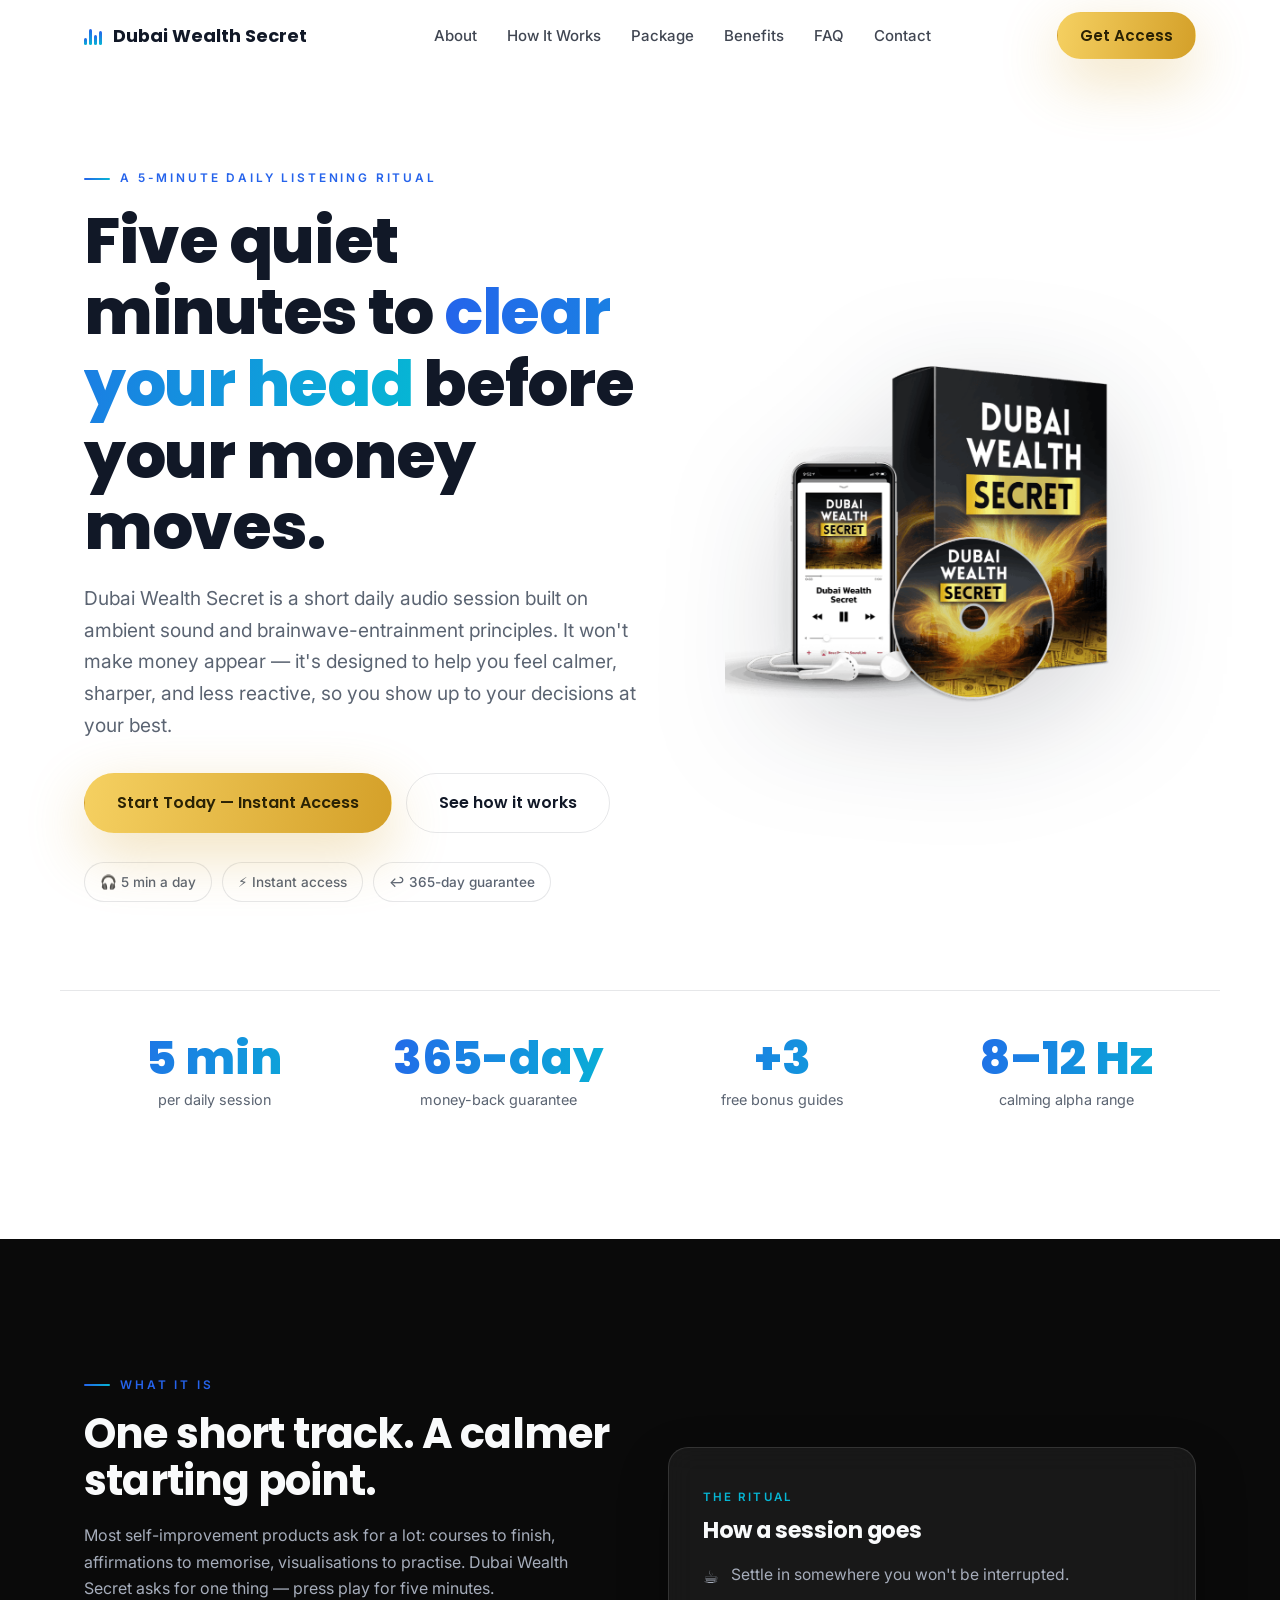
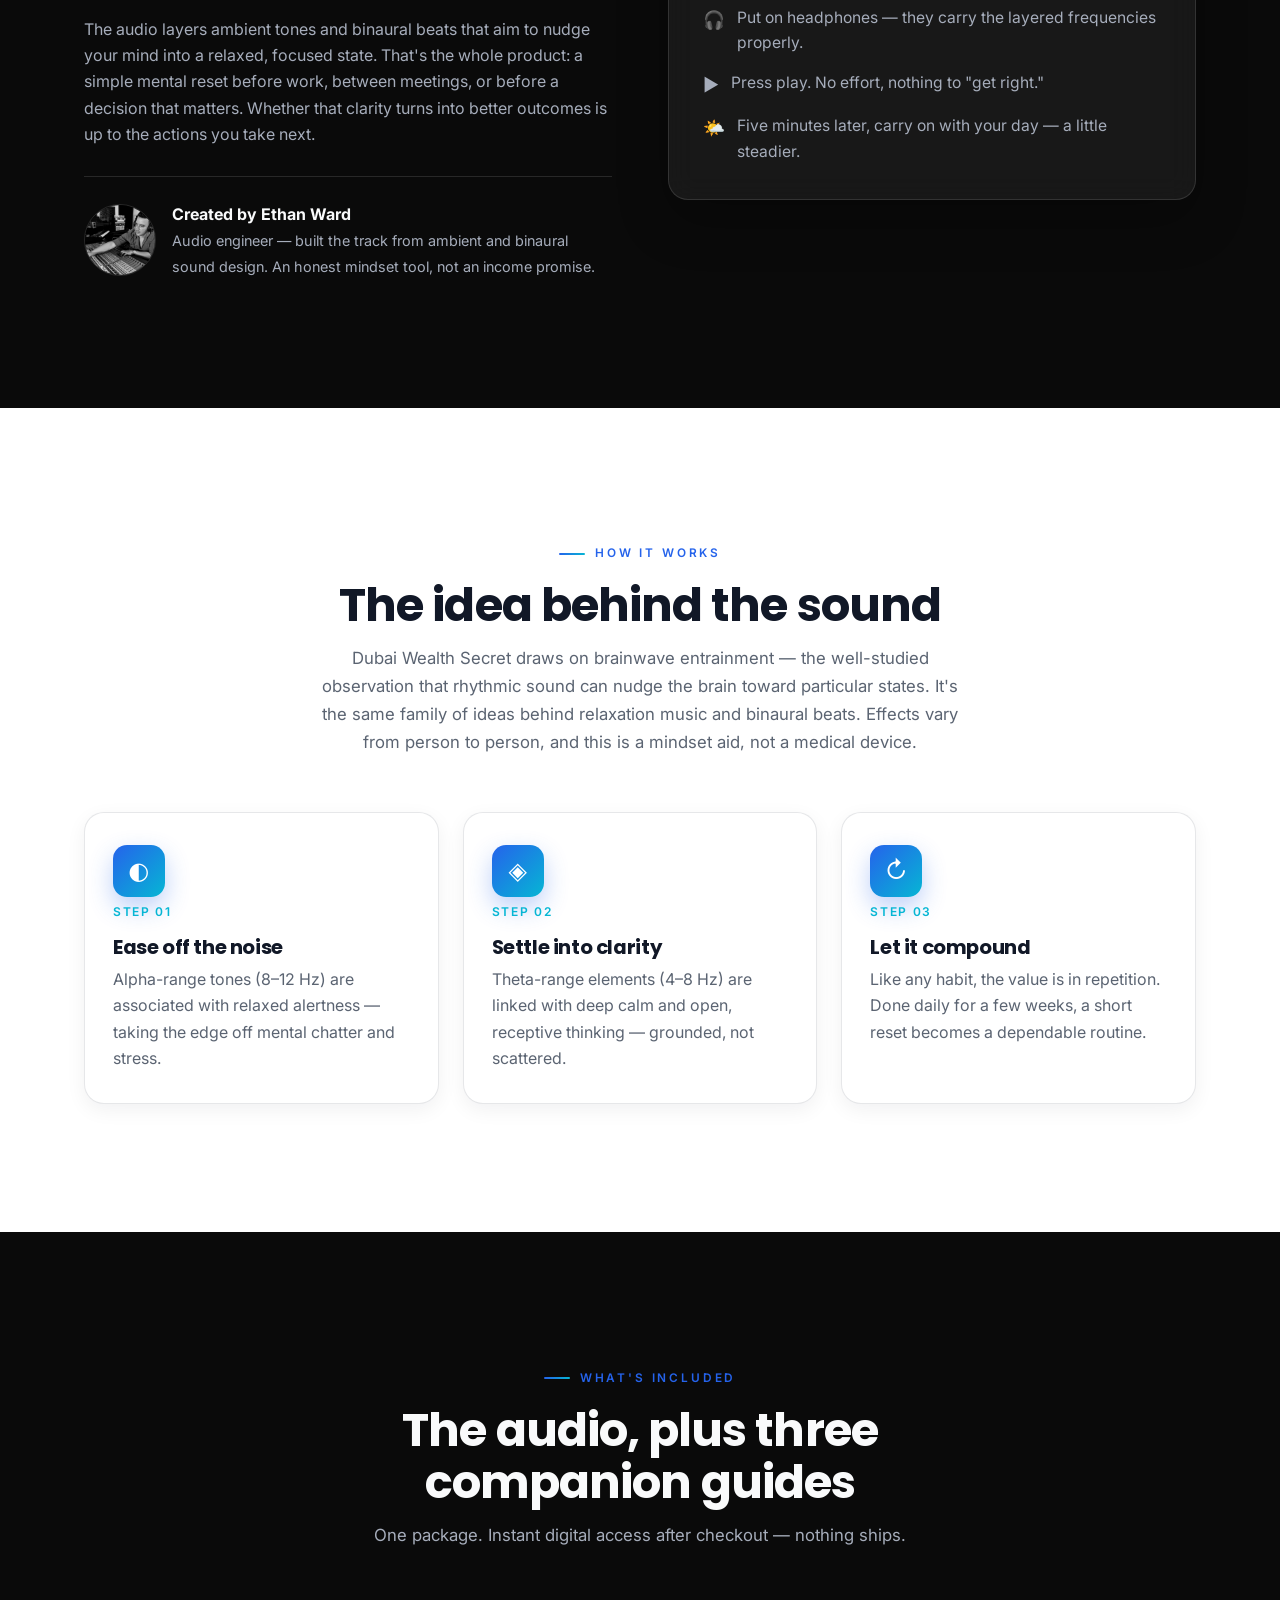
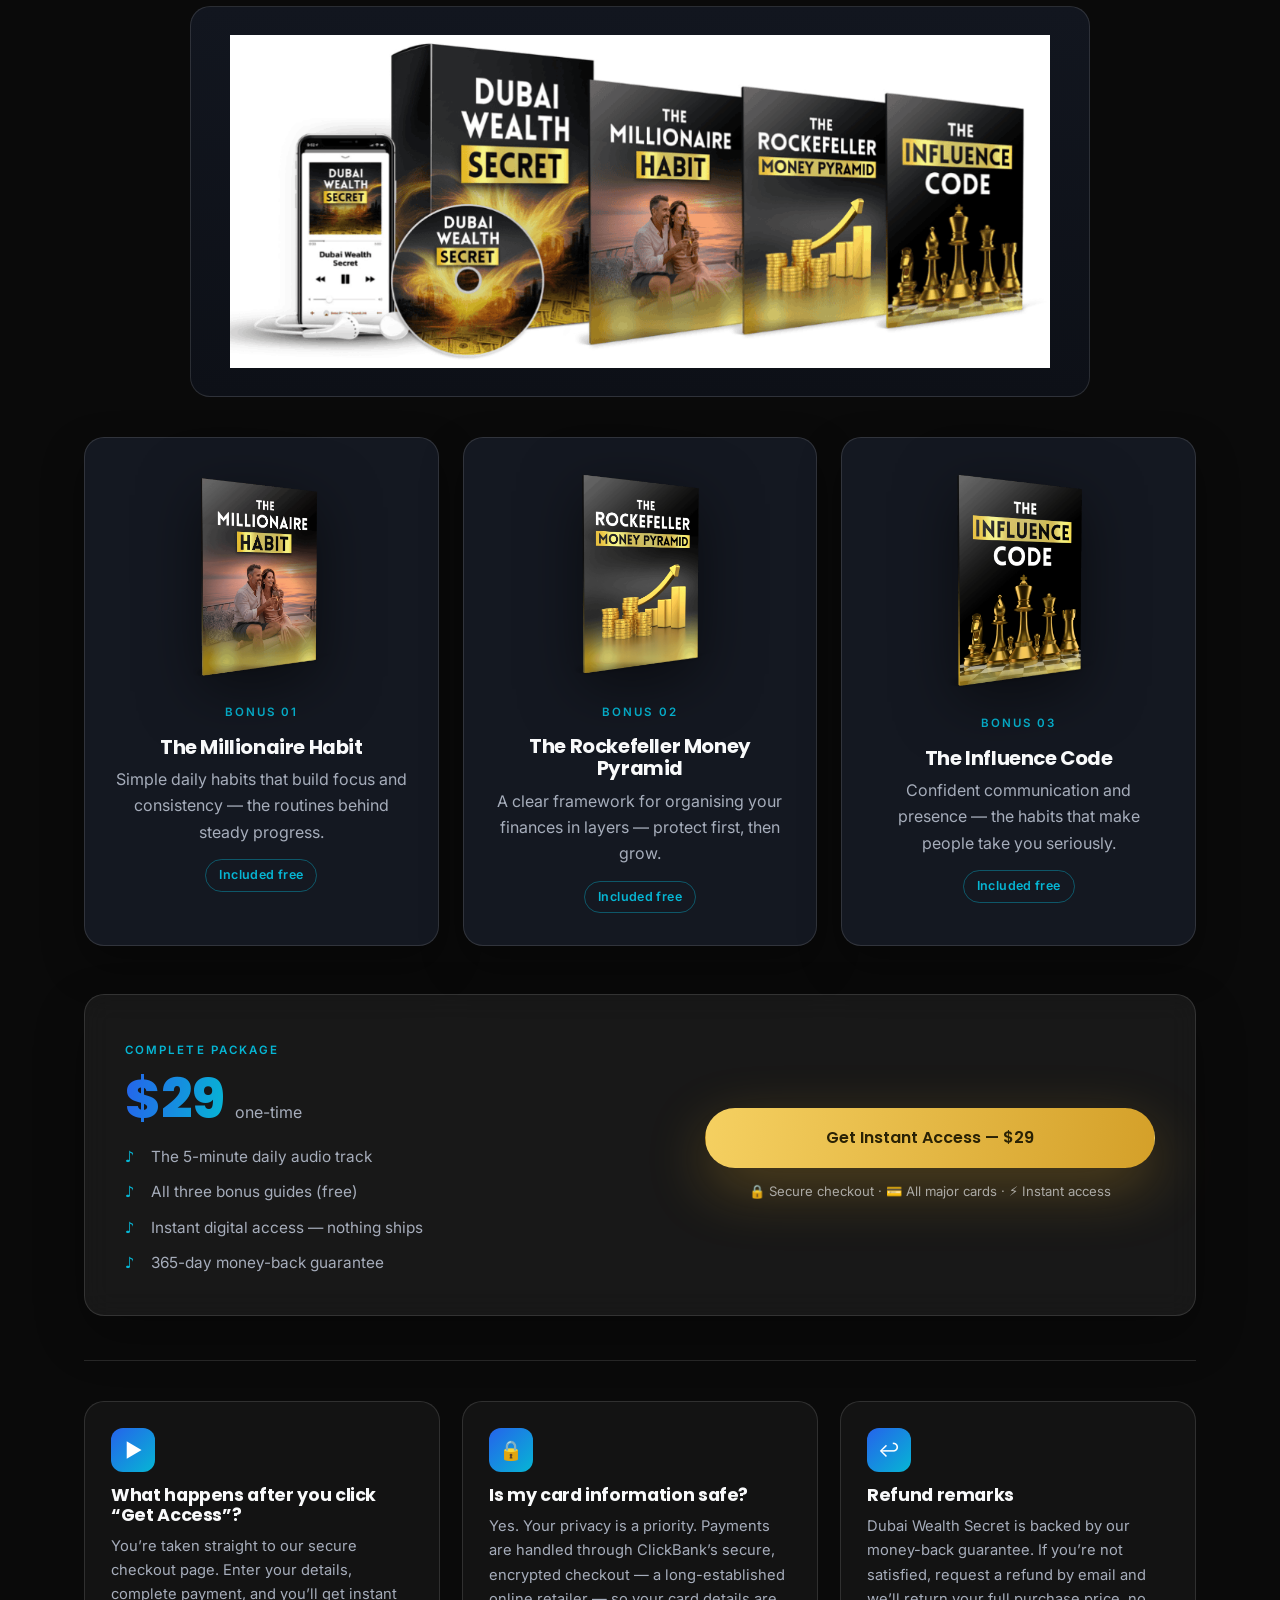
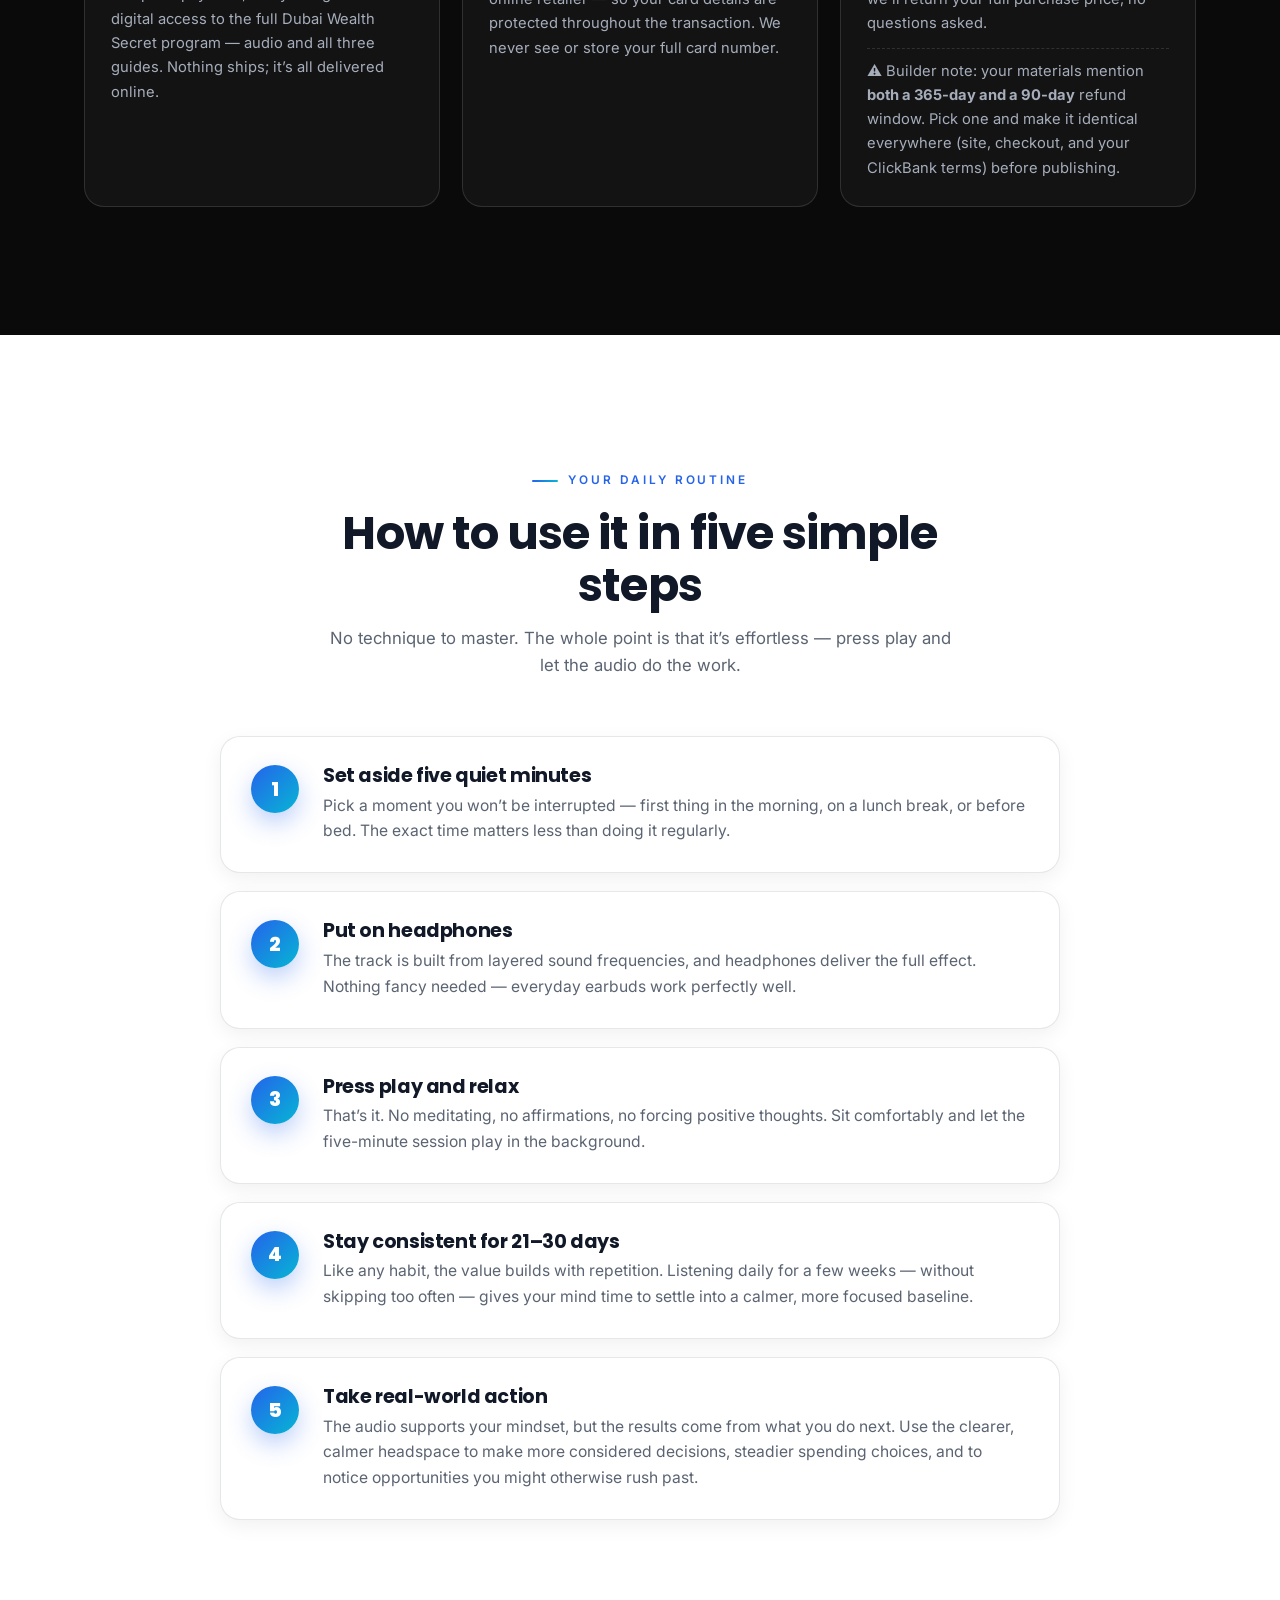
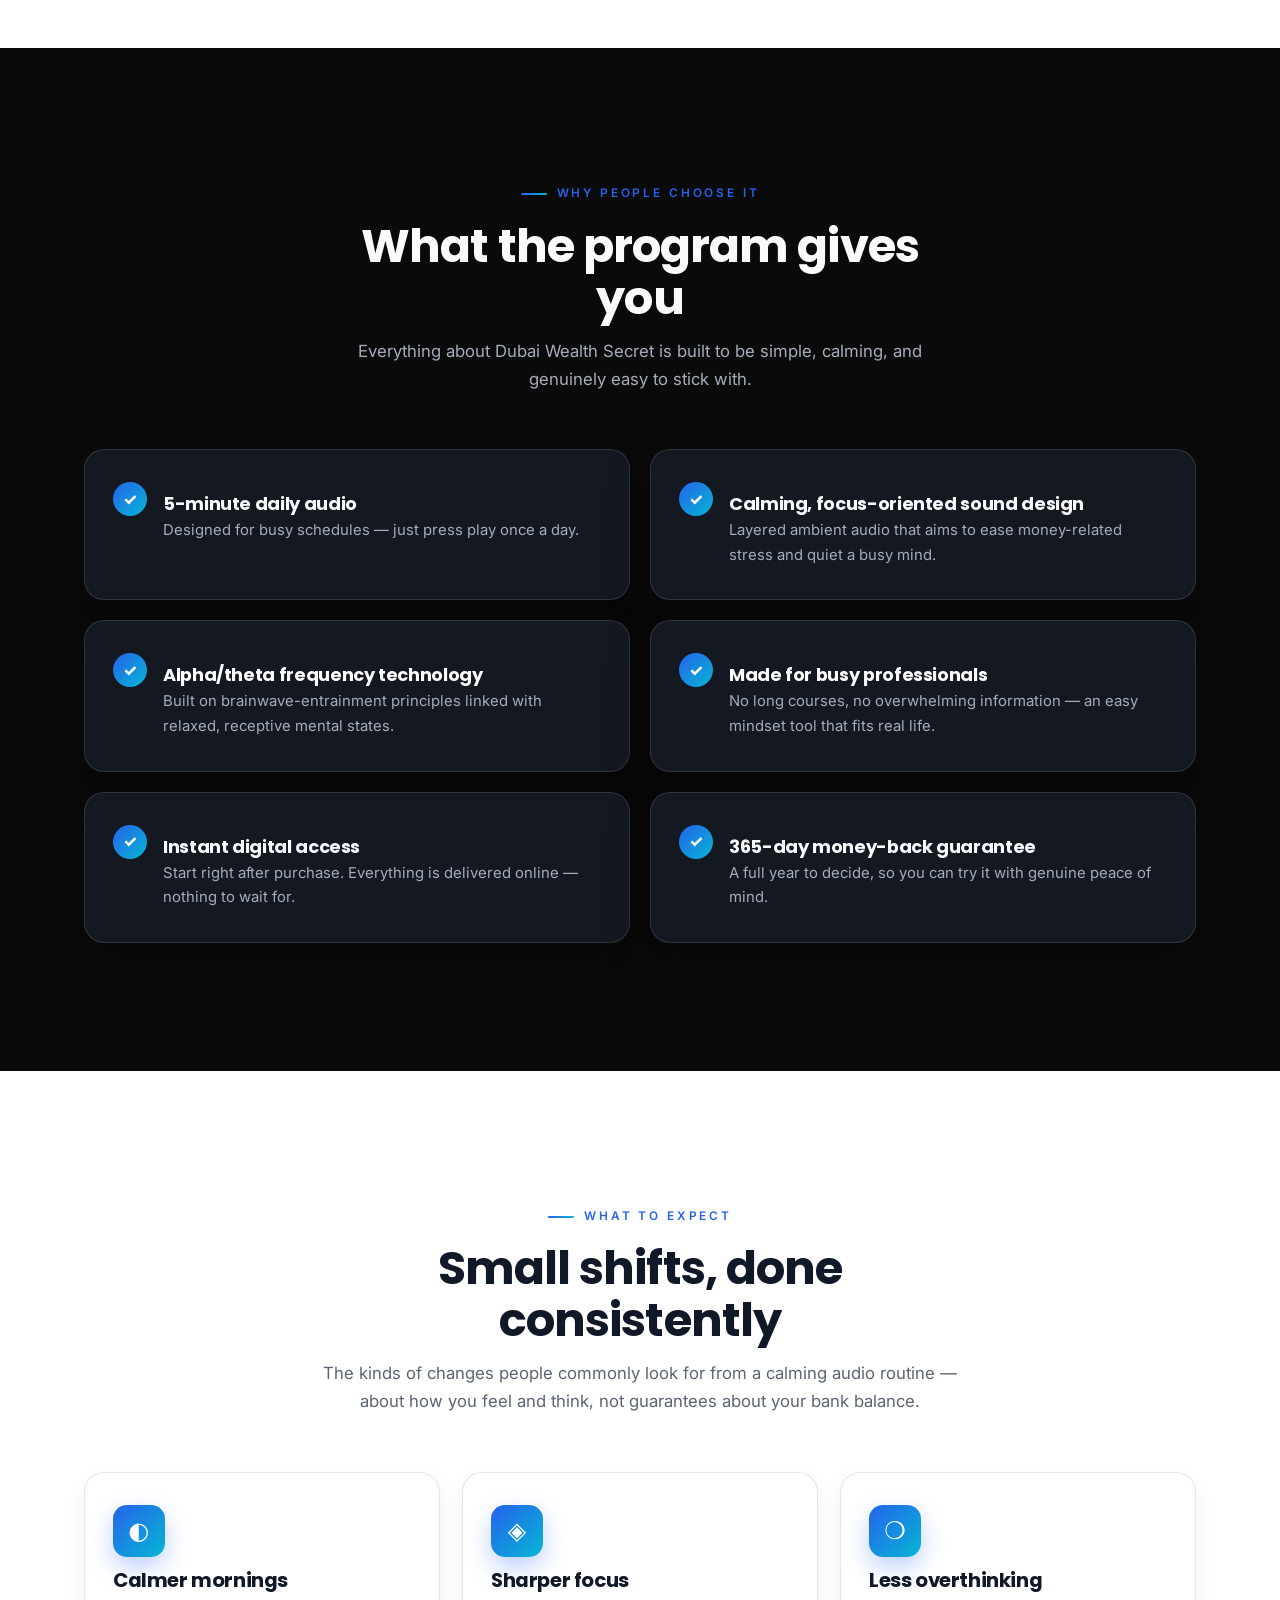
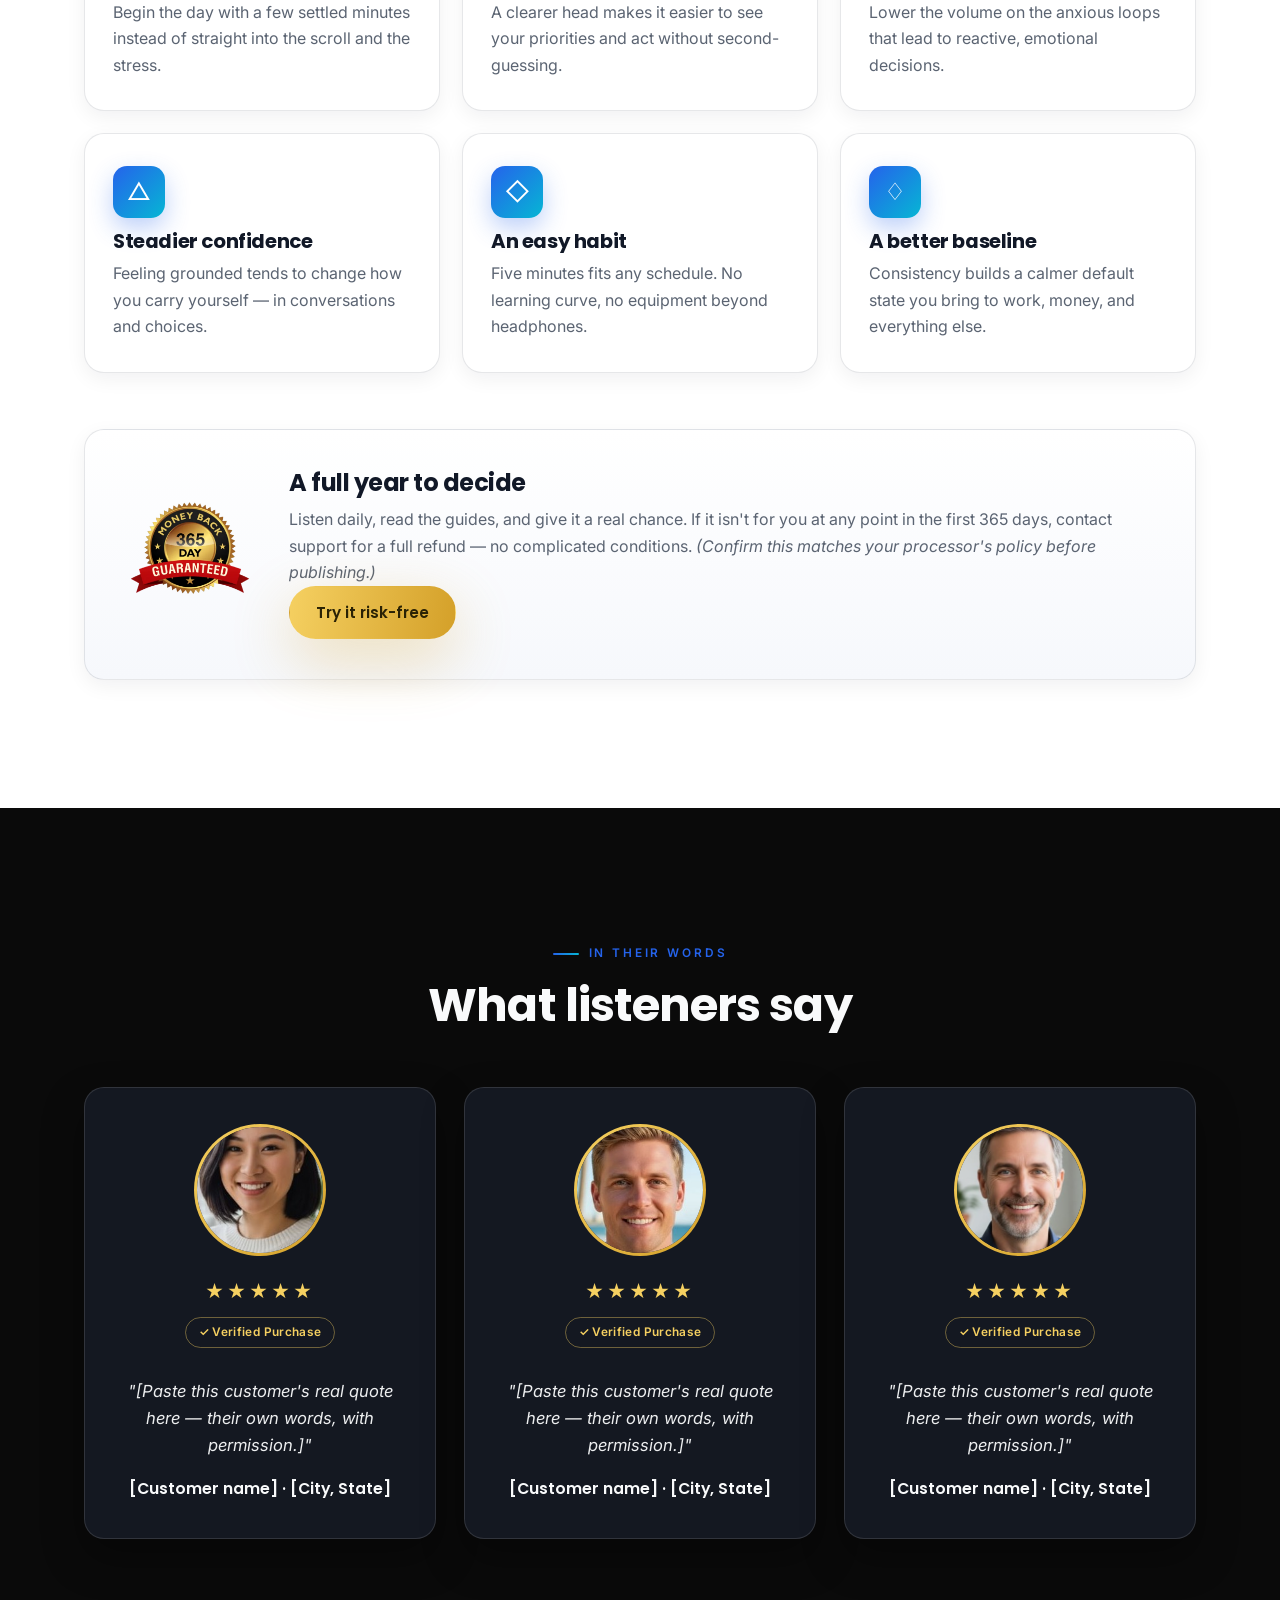
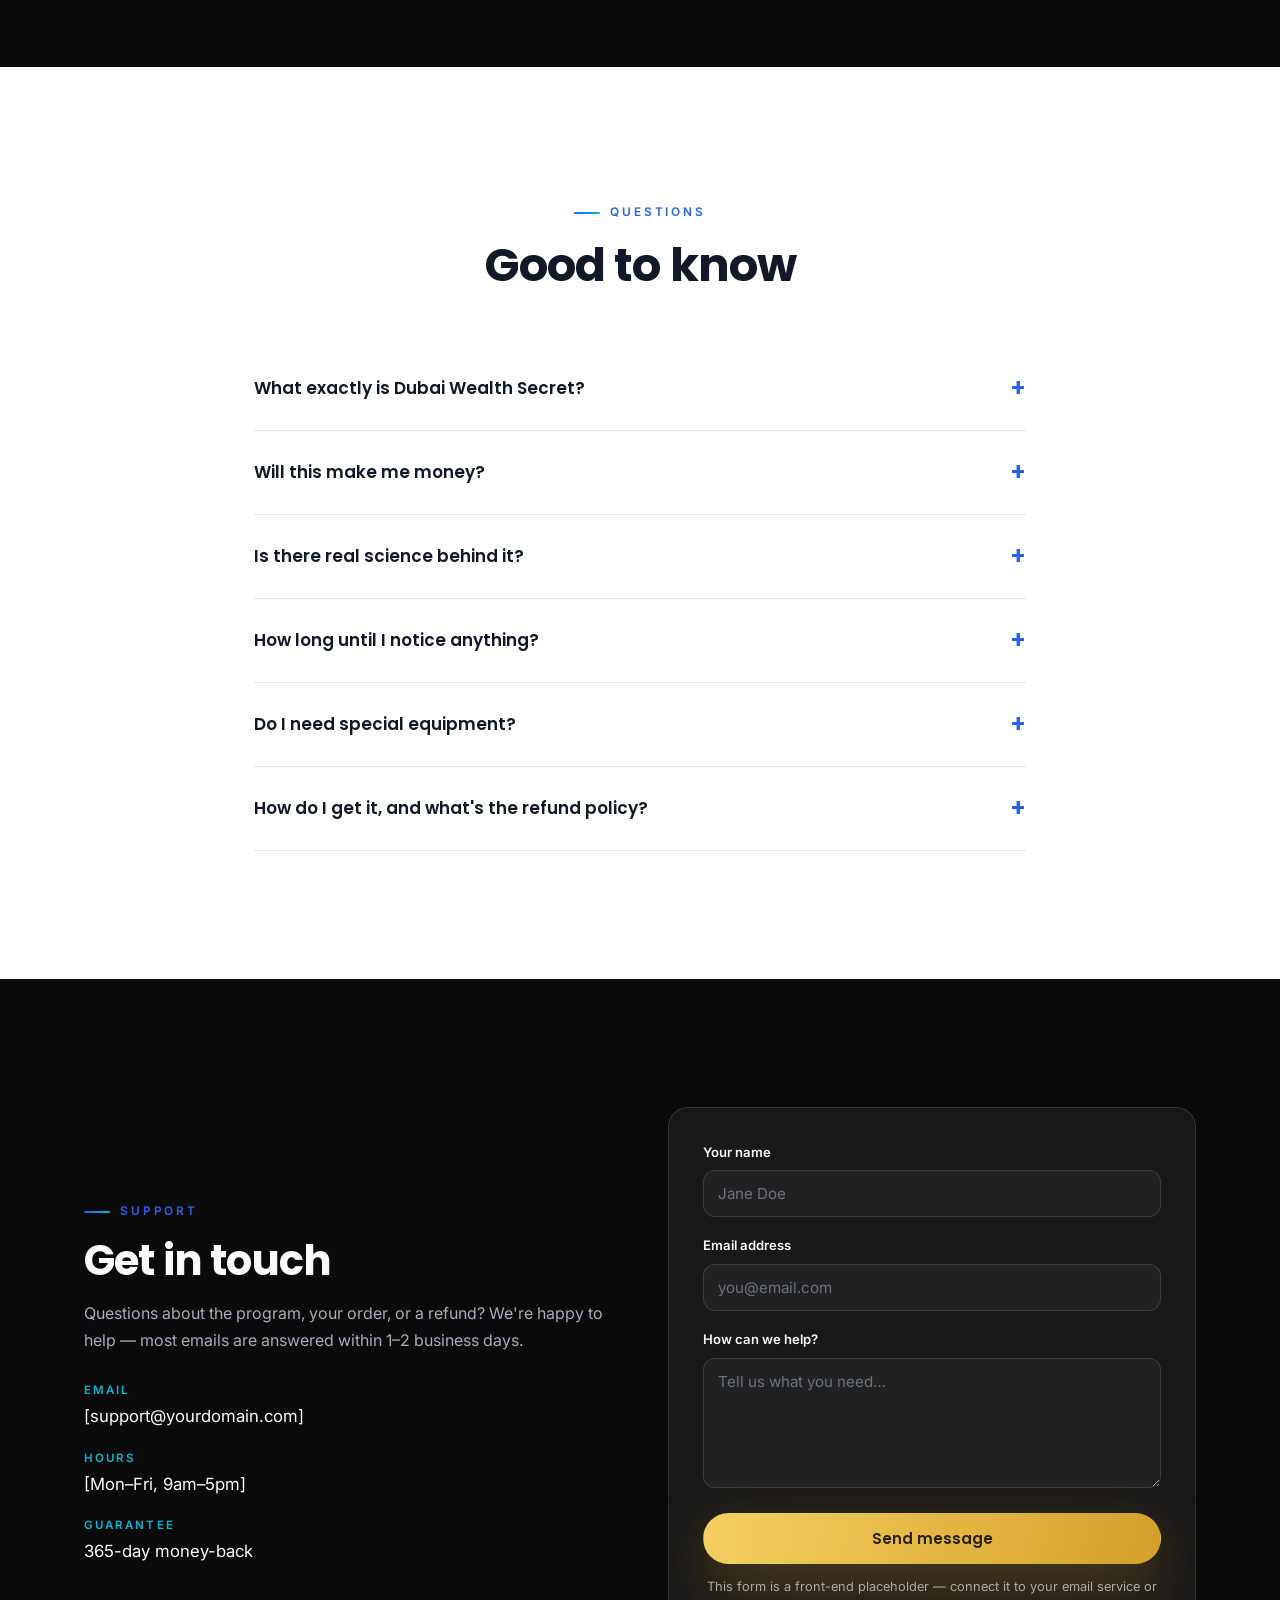
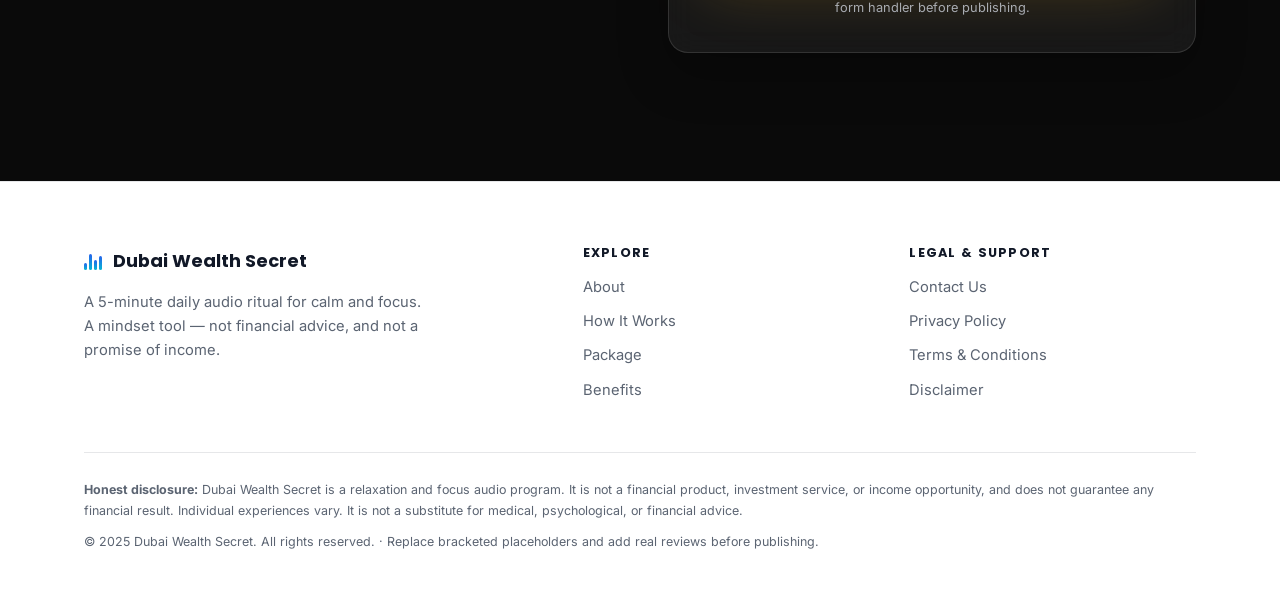
==== index.html @ 159cd48a "Add review images to testimonial cards" ====
﻿<!DOCTYPE html>
<html lang="en">
<head>
  <meta charset="UTF-8" />
  <meta name="viewport" content="width=device-width, initial-scale=1.0" />

  <!-- ===== SEO ===== -->
  <title>Dubai Wealth Secret | A 5-Minute Daily Calm & Focus Audio Ritual</title>
  <meta name="description" content="Dubai Wealth Secret is a 5-minute daily audio ritual built on ambient sound and brainwave-entrainment principles to help you feel calmer, clearer, and more focused. 365-day money-back guarantee." />
  <meta name="theme-color" content="#0A0A0A" />
  <link rel="canonical" href="https://example.com/" />

  <!-- Open Graph -->
  <meta property="og:type" content="website" />
  <meta property="og:title" content="Dubai Wealth Secret — A 5-Minute Daily Calm & Focus Ritual" />
  <meta property="og:description" content="A short daily audio session for calm and focus. Instant digital access. 365-day guarantee." />
  <meta property="og:image" content="assets/dubai-wealth-secret-official.webp" />

  <!-- Fonts -->
  <link rel="preconnect" href="https://fonts.googleapis.com" />
  <link rel="preconnect" href="https://fonts.gstatic.com" crossorigin />
  <link href="https://fonts.googleapis.com/css2?family=Poppins:wght@400;500;600;700;800&family=Inter:wght@400;500;600&display=swap" rel="stylesheet" />

  <link rel="stylesheet" href="style.css" />
</head>
<body>

  <!-- ============================= NAVBAR ============================= -->
  <header class="navbar" id="navbar">
    <div class="container nav-inner">
      <a href="#hero" class="brand" aria-label="Dubai Wealth Secret home">
        <span class="brand-eq" aria-hidden="true"><i></i><i></i><i></i><i></i></span>
        <span class="brand-name">Dubai Wealth Secret</span>
      </a>

      <nav class="nav-links" aria-label="Primary">
        <a href="#about">About</a>
        <a href="#features">How It Works</a>
        <a href="#products">Package</a>
        <a href="#benefits">Benefits</a>
        <a href="#faq">FAQ</a>
        <a href="#contact">Contact</a>
      </nav>

      <a href="https://5fe774woi8dzdq44z6og-j3n2g.hop.clickbank.net" class="btn btn-primary nav-cta">Get Access</a>

      <button class="nav-toggle" id="navToggle" aria-label="Open menu" aria-expanded="false" aria-controls="mobileMenu">
        <span></span><span></span><span></span>
      </button>
    </div>
  </header>

  <!-- Mobile menu -->
  <div class="mobile-menu" id="mobileMenu" aria-hidden="true">
    <button class="mobile-close" id="mobileClose" aria-label="Close menu">&times;</button>
    <nav aria-label="Mobile">
      <a href="#about">About</a>
      <a href="#features">How It Works</a>
      <a href="#products">Package</a>
      <a href="#benefits">Benefits</a>
      <a href="#faq">FAQ</a>
      <a href="#contact">Contact</a>
      <a href="https://5fe774woi8dzdq44z6og-j3n2g.hop.clickbank.net" class="btn btn-primary">Get Access</a>
    </nav>
  </div>

  <main>
    <!-- ==================== 1. HERO (White) ==================== -->
    <section class="section section-light hero" id="hero">
      <div class="container hero-grid">
        <div class="hero-copy reveal">
          <span class="eyebrow">A 5-minute daily listening ritual</span>
          <h1>Five quiet minutes to <span class="grad">clear your head</span> before your money moves.</h1>
          <p class="lead">Dubai Wealth Secret is a short daily audio session built on ambient sound and brainwave-entrainment principles. It won't make money appear — it's designed to help you feel calmer, sharper, and less reactive, so you show up to your decisions at your best.</p>

          <div class="hero-actions">
            <a href="https://5fe774woi8dzdq44z6og-j3n2g.hop.clickbank.net" class="btn btn-primary btn-lg">Start Today — Instant Access</a>
            <a href="#features" class="btn btn-ghost btn-lg">See how it works</a>
          </div>

          <div class="hero-chips">
            <span class="chip">🎧 5 min a day</span>
            <span class="chip">⚡ Instant access</span>
            <span class="chip">↩️ 365-day guarantee</span>
          </div>
        </div>

        <div class="hero-media reveal" data-delay="120">
          <div class="hero-glow" aria-hidden="true"></div>
          <img src="assets/dubai-wealth-secret-official.webp"
               alt="Dubai Wealth Secret audio program box and mobile player"
               width="440" height="360" loading="eager" />
        </div>
      </div>

      <!-- Animated counters -->
      <div class="container counters reveal">
        <div class="counter-item">
          <div class="counter" data-target="5" data-suffix=" min">0</div>
          <p>per daily session</p>
        </div>
        <div class="counter-item">
          <div class="counter" data-target="365" data-suffix="-day">0</div>
          <p>money-back guarantee</p>
        </div>
        <div class="counter-item">
          <div class="counter" data-target="3" data-prefix="+">0</div>
          <p>free bonus guides</p>
        </div>
        <div class="counter-item">
          <div class="counter" data-target="0" data-static="8–12 Hz">0</div>
          <p>calming alpha range</p>
        </div>
      </div>
    </section>

    <!-- ==================== 2. ABOUT (Black) ==================== -->
    <section class="section section-dark" id="about">
      <div class="container split">
        <div class="reveal">
          <span class="eyebrow">What it is</span>
          <h2>One short track. A calmer starting point.</h2>
          <p>Most self-improvement products ask for a lot: courses to finish, affirmations to memorise, visualisations to practise. Dubai Wealth Secret asks for one thing — press play for five minutes.</p>
          <p>The audio layers ambient tones and binaural beats that aim to nudge your mind into a relaxed, focused state. That's the whole product: a simple mental reset before work, between meetings, or before a decision that matters. Whether that clarity turns into better outcomes is up to the actions you take next.</p>

          <div class="about-founder">
            <img src="assets/dubai-wealth-secret-ethan-ward-400x400.webp" alt="Ethan Ward, audio engineer" width="72" height="72" loading="lazy" />
            <div>
              <strong>Created by Ethan Ward</strong>
              <span>Audio engineer — built the track from ambient and binaural sound design. An honest mindset tool, not an income promise.</span>
            </div>
          </div>
        </div>

        <div class="glass-card reveal" data-delay="120">
          <span class="mono-label">THE RITUAL</span>
          <h3>How a session goes</h3>
          <ul class="ritual-list">
            <li><span>☕</span> Settle in somewhere you won't be interrupted.</li>
            <li><span>🎧</span> Put on headphones — they carry the layered frequencies properly.</li>
            <li><span>▶️</span> Press play. No effort, nothing to "get right."</li>
            <li><span>🌤️</span> Five minutes later, carry on with your day — a little steadier.</li>
          </ul>
        </div>
      </div>
    </section>

    <!-- ==================== 3. FEATURES / HOW IT WORKS (White) ==================== -->
    <section class="section section-light" id="features">
      <div class="container">
        <div class="section-head reveal">
          <span class="eyebrow">How it works</span>
          <h2>The idea behind the sound</h2>
          <p>Dubai Wealth Secret draws on brainwave entrainment — the well-studied observation that rhythmic sound can nudge the brain toward particular states. It's the same family of ideas behind relaxation music and binaural beats. Effects vary from person to person, and this is a mindset aid, not a medical device.</p>
        </div>

        <div class="cards-3">
          <article class="card reveal">
            <div class="card-icon">◐</div>
            <span class="step-no">Step 01</span>
            <h3>Ease off the noise</h3>
            <p>Alpha-range tones (8–12 Hz) are associated with relaxed alertness — taking the edge off mental chatter and stress.</p>
          </article>
          <article class="card reveal" data-delay="100">
            <div class="card-icon">◈</div>
            <span class="step-no">Step 02</span>
            <h3>Settle into clarity</h3>
            <p>Theta-range elements (4–8 Hz) are linked with deep calm and open, receptive thinking — grounded, not scattered.</p>
          </article>
          <article class="card reveal" data-delay="200">
            <div class="card-icon">↻</div>
            <span class="step-no">Step 03</span>
            <h3>Let it compound</h3>
            <p>Like any habit, the value is in repetition. Done daily for a few weeks, a short reset becomes a dependable routine.</p>
          </article>
        </div>
      </div>
    </section>

    <!-- ==================== 4. PRODUCTS (Black) ==================== -->
    <section class="section section-dark" id="products">
      <div class="container">
        <div class="section-head reveal">
          <span class="eyebrow">What's included</span>
          <h2>The audio, plus three companion guides</h2>
          <p>One package. Instant digital access after checkout — nothing ships.</p>
        </div>

        <div class="bundle reveal">
          <img src="assets/dubai-wealth-secret-bundle-1076x437.webp" alt="Dubai Wealth Secret complete bundle: audio program plus three bonus guides" width="820" height="333" loading="lazy" />
        </div>

        <div class="cards-3 products-3">
          <article class="card card-dark reveal">
            <img class="product-cover" src="assets/dubai-wealth-secret-bonus-1-571x798.webp" alt="The Millionaire Habit guide cover" width="150" height="210" loading="lazy" />
            <span class="mono-label">Bonus 01</span>
            <h3>The Millionaire Habit</h3>
            <p>Simple daily habits that build focus and consistency — the routines behind steady progress.</p>
            <span class="free-badge">Included free</span>
          </article>
          <article class="card card-dark reveal" data-delay="100">
            <img class="product-cover" src="assets/dubai-wealth-secret-bonus-2-568x791.webp" alt="The Rockefeller Money Pyramid guide cover" width="150" height="210" loading="lazy" />
            <span class="mono-label">Bonus 02</span>
            <h3>The Rockefeller Money Pyramid</h3>
            <p>A clear framework for organising your finances in layers — protect first, then grow.</p>
            <span class="free-badge">Included free</span>
          </article>
          <article class="card card-dark reveal" data-delay="200">
            <img class="product-cover" src="assets/dubai-wealth-secret-bonus-3-536x788.webp" alt="The Influence Code guide cover" width="150" height="210" loading="lazy" />
            <span class="mono-label">Bonus 03</span>
            <h3>The Influence Code</h3>
            <p>Confident communication and presence — the habits that make people take you seriously.</p>
            <span class="free-badge">Included free</span>
          </article>
        </div>

        <!-- Price -->
        <div class="price-card glass-card reveal">
          <div class="price-left">
            <span class="mono-label">Complete package</span>
            <div class="price"><span class="amount">$29</span><span class="once">one-time</span></div>
            <ul class="price-list">
              <li>The 5-minute daily audio track</li>
              <li>All three bonus guides (free)</li>
              <li>Instant digital access — nothing ships</li>
              <li>365-day money-back guarantee</li>
            </ul>
          </div>
          <div class="price-right">
            <a href="https://5fe774woi8dzdq44z6og-j3n2g.hop.clickbank.net" class="btn btn-primary btn-lg btn-block">Get Instant Access — $29</a>
            <p class="price-note">🔒 Secure checkout · 💳 All major cards · ⚡ Instant access</p>
          </div>
        </div>

        <!-- Checkout reassurance -->
        <div class="reassure reveal">
          <div class="reassure-item">
            <div class="reassure-ic">▶</div>
            <h3>What happens after you click “Get Access”?</h3>
            <p>You’re taken straight to our secure checkout page. Enter your details, complete payment, and you’ll get instant digital access to the full Dubai Wealth Secret program — audio and all three guides. Nothing ships; it’s all delivered online.</p>
          </div>
          <div class="reassure-item">
            <div class="reassure-ic">🔒</div>
            <h3>Is my card information safe?</h3>
            <p>Yes. Your privacy is a priority. Payments are handled through ClickBank’s secure, encrypted checkout — a long-established online retailer — so your card details are protected throughout the transaction. We never see or store your full card number.</p>
          </div>
          <div class="reassure-item">
            <div class="reassure-ic">↩</div>
            <h3>Refund remarks</h3>
            <p>Dubai Wealth Secret is backed by our money-back guarantee. If you’re not satisfied, request a refund by email and we’ll return your full purchase price, no questions asked.</p>
            <p class="reassure-note">⚠ Builder note: your materials mention <strong>both a 365-day and a 90-day</strong> refund window. Pick one and make it identical everywhere (site, checkout, and your ClickBank terms) before publishing.</p>
          </div>
        </div>
      </div>
    </section>

    <!-- ==================== 5. HOW TO USE (White) ==================== -->
    <section class="section section-light" id="how-to-use">
      <div class="container">
        <div class="section-head reveal">
          <span class="eyebrow">Your daily routine</span>
          <h2>How to use it in five simple steps</h2>
          <p>No technique to master. The whole point is that it’s effortless — press play and let the audio do the work.</p>
        </div>

        <div class="steps-flow">
          <article class="step-row reveal">
            <div class="step-badge">1</div>
            <div>
              <h3>Set aside five quiet minutes</h3>
              <p>Pick a moment you won’t be interrupted — first thing in the morning, on a lunch break, or before bed. The exact time matters less than doing it regularly.</p>
            </div>
          </article>
          <article class="step-row reveal" data-delay="80">
            <div class="step-badge">2</div>
            <div>
              <h3>Put on headphones</h3>
              <p>The track is built from layered sound frequencies, and headphones deliver the full effect. Nothing fancy needed — everyday earbuds work perfectly well.</p>
            </div>
          </article>
          <article class="step-row reveal" data-delay="160">
            <div class="step-badge">3</div>
            <div>
              <h3>Press play and relax</h3>
              <p>That’s it. No meditating, no affirmations, no forcing positive thoughts. Sit comfortably and let the five-minute session play in the background.</p>
            </div>
          </article>
          <article class="step-row reveal" data-delay="240">
            <div class="step-badge">4</div>
            <div>
              <h3>Stay consistent for 21–30 days</h3>
              <p>Like any habit, the value builds with repetition. Listening daily for a few weeks — without skipping too often — gives your mind time to settle into a calmer, more focused baseline.</p>
            </div>
          </article>
          <article class="step-row reveal" data-delay="320">
            <div class="step-badge">5</div>
            <div>
              <h3>Take real-world action</h3>
              <p>The audio supports your mindset, but the results come from what you do next. Use the clearer, calmer headspace to make more considered decisions, steadier spending choices, and to notice opportunities you might otherwise rush past.</p>
            </div>
          </article>
        </div>
      </div>
    </section>

    <!-- ==================== 6. PROGRAM BENEFITS (Black) ==================== -->
    <section class="section section-dark" id="program">
      <div class="container">
        <div class="section-head reveal">
          <span class="eyebrow">Why people choose it</span>
          <h2>What the program gives you</h2>
          <p>Everything about Dubai Wealth Secret is built to be simple, calming, and genuinely easy to stick with.</p>
        </div>

        <div class="checklist">
          <div class="check-item card card-dark reveal">
            <span class="check">✓</span>
            <div><h3>5-minute daily audio</h3><p>Designed for busy schedules — just press play once a day.</p></div>
          </div>
          <div class="check-item card card-dark reveal" data-delay="60">
            <span class="check">✓</span>
            <div><h3>Calming, focus-oriented sound design</h3><p>Layered ambient audio that aims to ease money-related stress and quiet a busy mind.</p></div>
          </div>
          <div class="check-item card card-dark reveal" data-delay="120">
            <span class="check">✓</span>
            <div><h3>Alpha/theta frequency technology</h3><p>Built on brainwave-entrainment principles linked with relaxed, receptive mental states.</p></div>
          </div>
          <div class="check-item card card-dark reveal" data-delay="180">
            <span class="check">✓</span>
            <div><h3>Made for busy professionals</h3><p>No long courses, no overwhelming information — an easy mindset tool that fits real life.</p></div>
          </div>
          <div class="check-item card card-dark reveal" data-delay="240">
            <span class="check">✓</span>
            <div><h3>Instant digital access</h3><p>Start right after purchase. Everything is delivered online — nothing to wait for.</p></div>
          </div>
          <div class="check-item card card-dark reveal" data-delay="300">
            <span class="check">✓</span>
            <div><h3>365-day money-back guarantee</h3><p>A full year to decide, so you can try it with genuine peace of mind.</p></div>
          </div>
        </div>
      </div>
    </section>

    <!-- ==================== 7. BENEFITS (White) ==================== -->
    <section class="section section-light" id="benefits">
      <div class="container">
        <div class="section-head reveal">
          <span class="eyebrow">What to expect</span>
          <h2>Small shifts, done consistently</h2>
          <p>The kinds of changes people commonly look for from a calming audio routine — about how you feel and think, not guarantees about your bank balance.</p>
        </div>

        <div class="cards-grid">
          <article class="card reveal"><div class="card-icon">◐</div><h3>Calmer mornings</h3><p>Begin the day with a few settled minutes instead of straight into the scroll and the stress.</p></article>
          <article class="card reveal" data-delay="80"><div class="card-icon">◈</div><h3>Sharper focus</h3><p>A clearer head makes it easier to see your priorities and act without second-guessing.</p></article>
          <article class="card reveal" data-delay="160"><div class="card-icon">❍</div><h3>Less overthinking</h3><p>Lower the volume on the anxious loops that lead to reactive, emotional decisions.</p></article>
          <article class="card reveal"><div class="card-icon">△</div><h3>Steadier confidence</h3><p>Feeling grounded tends to change how you carry yourself — in conversations and choices.</p></article>
          <article class="card reveal" data-delay="80"><div class="card-icon">◇</div><h3>An easy habit</h3><p>Five minutes fits any schedule. No learning curve, no equipment beyond headphones.</p></article>
          <article class="card reveal" data-delay="160"><div class="card-icon">♢</div><h3>A better baseline</h3><p>Consistency builds a calmer default state you bring to work, money, and everything else.</p></article>
        </div>

        <!-- Guarantee -->
        <div class="guarantee reveal">
          <img src="assets/dubaiwealthsecret-guarantee.webp" alt="365-day money-back guarantee seal" width="130" height="130" loading="lazy" />
          <div>
            <h3>A full year to decide</h3>
            <p>Listen daily, read the guides, and give it a real chance. If it isn't for you at any point in the first 365 days, contact support for a full refund — no complicated conditions. <em>(Confirm this matches your processor's policy before publishing.)</em></p>
            <a href="https://5fe774woi8dzdq44z6og-j3n2g.hop.clickbank.net" class="btn btn-primary">Try it risk-free</a>
          </div>
        </div>
      </div>
    </section>

    <!-- ==================== 6. TESTIMONIALS (Black) ==================== -->
    <section class="section section-dark" id="testimonials">
      <div class="container">
        <div class="section-head reveal">
          <span class="eyebrow">In their words</span>
          <h2>What listeners say</h2>
        </div>

        <div class="reviews-3">
          <!-- REVIEW 1 — replace the photo + quote + name with a real customer's -->
          <article class="review-card reveal">
            <div class="review-photo">
              <img src="assets/dubai-wealth-secrets-review1-506x506.webp" alt="Photo of happy customer" width="120" height="120" loading="lazy" />
            </div>
            <div class="stars" aria-label="5 out of 5 stars">★★★★★</div>
            <span class="verified">✓ Verified Purchase</span>
            <p class="quote">"[Paste this customer's real quote here — their own words, with permission.]"</p>
            <div class="who">[Customer name] · [City, State]</div>
          </article>

          <!-- REVIEW 2 -->
          <article class="review-card reveal" data-delay="120">
            <div class="review-photo">
              <img src="assets/dubai-wealth-secrets-review2-506x506.webp" alt="Photo of satisfied customer" width="120" height="120" loading="lazy" />
            </div>
            <div class="stars" aria-label="5 out of 5 stars">★★★★★</div>
            <span class="verified">✓ Verified Purchase</span>
            <p class="quote">"[Paste this customer's real quote here — their own words, with permission.]"</p>
            <div class="who">[Customer name] · [City, State]</div>
          </article>

          <!-- REVIEW 3 -->
          <article class="review-card reveal" data-delay="240">
            <div class="review-photo">
              <img src="assets/dubai-wealth-secrets-review3-506x506.webp" alt="Photo of happy customer" width="120" height="120" loading="lazy" />
            </div>
            <div class="stars" aria-label="5 out of 5 stars">★★★★★</div>
            <span class="verified">✓ Verified Purchase</span>
            <p class="quote">"[Paste this customer's real quote here — their own words, with permission.]"</p>
            <div class="who">[Customer name] · [City, State]</div>
          </article>
        </div>
      </div>
    </section>

    <!-- ==================== 7. FAQ (White) ==================== -->
    <section class="section section-light" id="faq">
      <div class="container narrow">
        <div class="section-head reveal">
          <span class="eyebrow">Questions</span>
          <h2>Good to know</h2>
        </div>

        <div class="faq-list">
          <div class="faq-item reveal">
            <button class="faq-q" aria-expanded="false">What exactly is Dubai Wealth Secret?<span class="faq-plus" aria-hidden="true">+</span></button>
            <div class="faq-a"><p>It's a 5-minute daily audio track built on ambient sound and brainwave-entrainment principles, plus three companion guides. A relaxation-and-focus tool designed to help you feel calmer and clearer — not an investment system or a way to generate money on its own.</p></div>
          </div>
          <div class="faq-item reveal">
            <button class="faq-q" aria-expanded="false">Will this make me money?<span class="faq-plus" aria-hidden="true">+</span></button>
            <div class="faq-a"><p>No — and we won't pretend otherwise. The audio is about mindset: reducing stress and sharpening focus. Any financial outcome depends entirely on the real-world actions and decisions you make.</p></div>
          </div>
          <div class="faq-item reveal">
            <button class="faq-q" aria-expanded="false">Is there real science behind it?<span class="faq-plus" aria-hidden="true">+</span></button>
            <div class="faq-a"><p>Brainwave entrainment and the effect of sound on relaxation and focus are genuinely studied areas, and many people find ambient audio and binaural beats calming. Results vary between individuals, and this isn't a medical treatment or a substitute for professional care.</p></div>
          </div>
          <div class="faq-item reveal">
            <button class="faq-q" aria-expanded="false">How long until I notice anything?<span class="faq-plus" aria-hidden="true">+</span></button>
            <div class="faq-a"><p>Many people feel more relaxed during the first session. For it to become a habit that shifts your baseline, we suggest listening daily for at least 21–30 days.</p></div>
          </div>
          <div class="faq-item reveal">
            <button class="faq-q" aria-expanded="false">Do I need special equipment?<span class="faq-plus" aria-hidden="true">+</span></button>
            <div class="faq-a"><p>Just headphones or earbuds — regular ones are fine. The audio plays on any phone, tablet, or computer. No meditation experience required.</p></div>
          </div>
          <div class="faq-item reveal">
            <button class="faq-q" aria-expanded="false">How do I get it, and what's the refund policy?<span class="faq-plus" aria-hidden="true">+</span></button>
            <div class="faq-a"><p>Access is digital and instant after checkout — nothing ships. Every purchase is covered by a 365-day money-back guarantee; if it isn't right for you, contact support for a full refund. (Confirm exact terms match your processor.)</p></div>
          </div>
        </div>
      </div>
    </section>

    <!-- ==================== 8. CONTACT (Black) ==================== -->
    <section class="section section-dark" id="contact">
      <div class="container contact-grid">
        <div class="reveal">
          <span class="eyebrow">Support</span>
          <h2>Get in touch</h2>
          <p>Questions about the program, your order, or a refund? We're happy to help — most emails are answered within 1–2 business days.</p>

          <div class="contact-info">
            <div><span class="mono-label">Email</span><a href="mailto:[support@yourdomain.com]">[support@yourdomain.com]</a></div>
            <div><span class="mono-label">Hours</span><span>[Mon–Fri, 9am–5pm]</span></div>
            <div><span class="mono-label">Guarantee</span><span>365-day money-back</span></div>
          </div>
        </div>

        <form class="glass-card contact-form reveal" data-delay="120" novalidate>
          <div class="field">
            <label for="name">Your name</label>
            <input id="name" name="name" type="text" placeholder="Jane Doe" autocomplete="name" />
          </div>
          <div class="field">
            <label for="email">Email address</label>
            <input id="email" name="email" type="email" placeholder="you@email.com" autocomplete="email" />
          </div>
          <div class="field">
            <label for="message">How can we help?</label>
            <textarea id="message" name="message" placeholder="Tell us what you need…"></textarea>
          </div>
          <button type="submit" class="btn btn-primary btn-block">Send message</button>
          <p class="form-note">This form is a front-end placeholder — connect it to your email service or form handler before publishing.</p>
        </form>
      </div>
    </section>
  </main>

  <!-- ==================== 9. FOOTER (White) ==================== -->
  <footer class="section-light footer">
    <div class="container">
      <div class="footer-top">
        <div class="footer-brand">
          <a href="#hero" class="brand">
            <span class="brand-eq" aria-hidden="true"><i></i><i></i><i></i><i></i></span>
            <span class="brand-name">Dubai Wealth Secret</span>
          </a>
          <p>A 5-minute daily audio ritual for calm and focus. A mindset tool — not financial advice, and not a promise of income.</p>
        </div>
        <nav class="footer-col" aria-label="Explore">
          <h4>Explore</h4>
          <a href="#about">About</a><a href="#features">How It Works</a><a href="#products">Package</a><a href="#benefits">Benefits</a>
        </nav>
        <nav class="footer-col" aria-label="Legal and support">
          <h4>Legal &amp; Support</h4>
          <a href="contact.html">Contact Us</a><a href="privacy.html">Privacy Policy</a><a href="terms.html">Terms &amp; Conditions</a><a href="disclaimer.html">Disclaimer</a>
        </nav>
      </div>
      <div class="footer-legal">
        <p><strong>Honest disclosure:</strong> Dubai Wealth Secret is a relaxation and focus audio program. It is not a financial product, investment service, or income opportunity, and does not guarantee any financial result. Individual experiences vary. It is not a substitute for medical, psychological, or financial advice.</p>
        <p>© 2025 Dubai Wealth Secret. All rights reserved. · Replace bracketed placeholders and add real reviews before publishing.</p>
      </div>
    </div>
  </footer>

  <script src="script.js"></script>
</body>
</html>
---- style.css ----
/* =========================================================
   Dubai Wealth Secret — style.css
   Premium, minimal, Apple/Tesla-inspired.
   Alternating white / black sections.
   ========================================================= */

/* ---------- CSS Variables (easy customization) ---------- */
:root{
  /* Palette */
  --primary:#2563EB;
  --primary-dark:#1D4ED8;
  --accent:#06B6D4;
  --bg-white:#FFFFFF;
  --bg-black:#0A0A0A;
  --text-dark:#111827;
  --text-light:#F9FAFB;

  /* Derived neutrals */
  --muted-on-light:#5B6472;
  --muted-on-dark:#A6ADBB;
  --line-on-light:rgba(17,24,39,.10);
  --line-on-dark:rgba(255,255,255,.12);
  --card-light:#FFFFFF;
  --card-dark:#141821;

  /* Type */
  --font-display:'Poppins',system-ui,sans-serif;
  --font-body:'Inter',system-ui,sans-serif;

  /* Shape & motion */
  --radius:20px;
  --radius-sm:12px;
  --shadow-sm:0 6px 20px rgba(17,24,39,.06);
  --shadow-md:0 18px 44px rgba(17,24,39,.10);
  --shadow-glow:0 20px 60px rgba(37,99,235,.28);
  --ease:cubic-bezier(.22,.61,.36,1);
  --maxw:1160px;
}

/* ---------- Reset / base ---------- */
*{box-sizing:border-box;margin:0;padding:0}
html{scroll-behavior:smooth;-webkit-text-size-adjust:100%}
body{
  font-family:var(--font-body);
  color:var(--text-dark);
  background:var(--bg-white);
  line-height:1.65;
  -webkit-font-smoothing:antialiased;
  overflow-x:hidden;
}
img{max-width:100%;display:block;height:auto}
a{color:inherit;text-decoration:none}
h1,h2,h3,h4{font-family:var(--font-display);font-weight:700;line-height:1.12;letter-spacing:-.02em}

.container{max-width:var(--maxw);margin:0 auto;padding:0 24px}
.container.narrow{max-width:820px}
.breadcrumbs{padding-top:16px;padding-bottom:8px}
.breadcrumbs ol{display:flex;flex-wrap:wrap;gap:8px;list-style:none;align-items:center;font-size:.9rem}
.breadcrumbs li{color:var(--muted-on-light)}
.breadcrumbs li a{color:var(--primary);font-weight:600}
.breadcrumbs li+li::before{content:"/";margin-right:8px;color:var(--muted-on-light)}
.breadcrumbs li[aria-current="page"]{color:var(--text-dark)}
.section-dark .breadcrumbs li{color:var(--muted-on-dark)}
.section-dark .breadcrumbs li[aria-current="page"]{color:var(--text-light)}

/* Accessibility: visible focus */
a:focus-visible,button:focus-visible,input:focus-visible,textarea:focus-visible{
  outline:3px solid var(--accent);outline-offset:2px;border-radius:6px;
}

/* ---------- Section theming (alternating) ---------- */
.section{padding:clamp(72px,10vw,128px) 0;position:relative}
.section-light{background:var(--bg-white);color:var(--text-dark)}
.section-dark{background:var(--bg-black);color:var(--text-light)}
.section-dark p{color:var(--muted-on-dark)}
.section-light p{color:var(--muted-on-light)}

.eyebrow{
  font-family:var(--font-body);font-weight:600;font-size:.74rem;letter-spacing:.24em;
  text-transform:uppercase;color:var(--primary);display:inline-flex;align-items:center;gap:10px;margin-bottom:16px;
}
.eyebrow::before{content:"";width:26px;height:2px;background:linear-gradient(90deg,var(--primary),var(--accent));border-radius:2px}
.mono-label{font-family:var(--font-body);font-size:.72rem;letter-spacing:.18em;text-transform:uppercase;color:var(--accent);font-weight:600}

.section-head{max-width:640px;margin:0 auto 56px;text-align:center}
.section-head h2{font-size:clamp(1.9rem,4vw,2.9rem);margin-bottom:14px}
.section-head p{font-size:1.05rem}

.grad{background:linear-gradient(100deg,var(--primary),var(--accent));-webkit-background-clip:text;background-clip:text;color:transparent}

/* ---------- Buttons ---------- */
.btn{
  --btn-fg:#fff;
  display:inline-flex;align-items:center;justify-content:center;gap:8px;
  font-family:var(--font-display);font-weight:600;font-size:.95rem;
  padding:13px 26px;border-radius:999px;border:1px solid transparent;cursor:pointer;
  transition:transform .2s var(--ease),box-shadow .2s var(--ease),background .2s,color .2s,border-color .2s;
  will-change:transform;
}
.btn-lg{padding:16px 32px;font-size:1rem}
.btn-block{width:100%}
.btn-primary{
  background:linear-gradient(100deg,#F5D061,#D4A029);color:#2A2205;
  box-shadow:0 20px 60px rgba(212,160,41,.32);
}
.btn-primary:hover{transform:translateY(-3px);box-shadow:0 26px 70px rgba(212,160,41,.45)}
.btn-ghost{background:transparent;border-color:var(--line-on-light);color:var(--text-dark)}
.section-dark .btn-ghost{border-color:var(--line-on-dark);color:var(--text-light)}
.btn-ghost:hover{border-color:var(--primary);color:var(--primary);transform:translateY(-3px)}

/* ---------- Navbar ---------- */
.navbar{
  position:sticky;top:0;z-index:100;
  transition:background .3s,backdrop-filter .3s,box-shadow .3s,border-color .3s;
  border-bottom:1px solid transparent;
}
.navbar.scrolled{
  background:rgba(255,255,255,.72);
  backdrop-filter:saturate(180%) blur(18px);
  -webkit-backdrop-filter:saturate(180%) blur(18px);
  border-bottom:1px solid var(--line-on-light);
  box-shadow:0 4px 24px rgba(17,24,39,.05);
}
.nav-inner{display:flex;align-items:center;justify-content:space-between;height:72px}
.brand{display:flex;align-items:center;gap:11px;font-family:var(--font-display);font-weight:700;font-size:1.12rem;color:var(--text-dark)}
.brand-eq{display:flex;gap:2px;align-items:flex-end;height:18px}
.brand-eq i{width:3px;border-radius:2px;background:linear-gradient(180deg,var(--primary),var(--accent));display:block;animation:eq 1.4s ease-in-out infinite}
.brand-eq i:nth-child(1){height:7px}
.brand-eq i:nth-child(2){height:16px;animation-delay:.2s}
.brand-eq i:nth-child(3){height:10px;animation-delay:.4s}
.brand-eq i:nth-child(4){height:14px;animation-delay:.15s}
@keyframes eq{0%,100%{transform:scaleY(.5)}50%{transform:scaleY(1)}}
.nav-links{display:flex;gap:30px;font-weight:500;font-size:.94rem}
.nav-links a{color:var(--text-dark);opacity:.8;transition:opacity .2s,color .2s}
.nav-links a:hover{opacity:1;color:var(--primary)}
.nav-cta{padding:10px 22px}
.nav-toggle{display:none;flex-direction:column;gap:5px;background:none;border:none;cursor:pointer;padding:8px}
.nav-toggle span{width:24px;height:2px;background:var(--text-dark);border-radius:2px;transition:.3s}

/* Mobile menu */
.mobile-menu{
  position:fixed;inset:0;z-index:200;background:rgba(255,255,255,.96);
  backdrop-filter:blur(16px);display:flex;align-items:center;justify-content:center;
  opacity:0;pointer-events:none;transition:opacity .3s;
}
.mobile-menu.open{opacity:1;pointer-events:auto}
.mobile-menu nav{display:flex;flex-direction:column;gap:26px;text-align:center}
.mobile-menu a{font-family:var(--font-display);font-size:1.4rem;font-weight:600;color:var(--text-dark)}
.mobile-close{position:absolute;top:22px;right:26px;font-size:2.2rem;background:none;border:none;cursor:pointer;color:var(--text-dark)}

/* ---------- Hero ---------- */
.hero{padding-top:clamp(48px,7vw,88px)}
.hero-grid{display:grid;grid-template-columns:1.05fr .95fr;gap:56px;align-items:center}
.hero h1{font-size:clamp(2.3rem,5.4vw,4rem);margin-bottom:20px;font-weight:800}
.hero .lead{font-size:clamp(1.02rem,1.7vw,1.2rem);max-width:54ch}
.hero-actions{display:flex;gap:14px;flex-wrap:wrap;margin-top:32px}
.hero-chips{display:flex;gap:10px;flex-wrap:wrap;margin-top:28px}
.chip{font-size:.85rem;font-weight:500;color:var(--muted-on-light);border:1px solid var(--line-on-light);padding:8px 15px;border-radius:999px;background:#fff}
.hero-media{position:relative;display:flex;justify-content:center}
.hero-media img{max-width:460px;filter:drop-shadow(0 30px 60px rgba(17,24,39,.18));animation:float 6s ease-in-out infinite}
.hero-glow{position:absolute;inset:auto;width:420px;height:420px;border-radius:50%;
  background:radial-gradient(circle,rgba(37,99,235,.18),transparent 62%);filter:blur(12px);z-index:-1}
@keyframes float{0%,100%{transform:translateY(0)}50%{transform:translateY(-14px)}}

/* Counters */
.counters{display:grid;grid-template-columns:repeat(4,1fr);gap:24px;margin-top:clamp(56px,7vw,88px);
  padding-top:44px;border-top:1px solid var(--line-on-light)}
.counter-item{text-align:center}
.counter{font-family:var(--font-display);font-weight:800;font-size:clamp(2rem,4vw,2.9rem);
  background:linear-gradient(100deg,var(--primary),var(--accent));-webkit-background-clip:text;background-clip:text;color:transparent;line-height:1}
.counter-item p{font-size:.9rem;margin-top:6px;color:var(--muted-on-light)}

/* ---------- Split layout (about / contact) ---------- */
.split{display:grid;grid-template-columns:1fr 1fr;gap:56px;align-items:center}
.split h2{font-size:clamp(1.8rem,3.6vw,2.6rem);margin-bottom:18px}
.split p{margin-bottom:14px}

.about-founder{display:flex;align-items:center;gap:16px;margin-top:28px;padding-top:24px;border-top:1px solid var(--line-on-dark)}
.about-founder img{width:72px;height:72px;border-radius:50%;object-fit:cover;filter:grayscale(1) contrast(1.05);border:1px solid var(--line-on-dark)}
.about-founder strong{display:block;color:var(--text-light);font-size:1rem}
.about-founder span{font-size:.9rem;color:var(--muted-on-dark)}

/* ---------- Glass card ---------- */
.glass-card{
  background:rgba(255,255,255,.06);
  border:1px solid var(--line-on-dark);
  border-radius:var(--radius);
  padding:34px;
  backdrop-filter:blur(14px);-webkit-backdrop-filter:blur(14px);
  box-shadow:0 20px 50px rgba(0,0,0,.28);
}
.glass-card h3{font-size:1.4rem;margin:10px 0 18px;color:var(--text-light)}
.ritual-list{list-style:none;display:flex;flex-direction:column;gap:14px}
.ritual-list li{display:flex;gap:12px;color:var(--muted-on-dark);font-size:.98rem}
.ritual-list li span{font-size:1.1rem}

/* ---------- Cards ---------- */
.cards-3{display:grid;grid-template-columns:repeat(3,1fr);gap:24px}
.cards-grid{display:grid;grid-template-columns:repeat(3,1fr);gap:22px}
.card{
  background:var(--card-light);
  border:1px solid var(--line-on-light);
  border-radius:var(--radius);
  padding:32px 28px;
  box-shadow:var(--shadow-sm);
  transition:transform .25s var(--ease),box-shadow .25s var(--ease),border-color .25s;
}
.card:hover{transform:translateY(-6px);box-shadow:var(--shadow-md);border-color:rgba(37,99,235,.35)}
.card h3{font-size:1.24rem;margin:12px 0 8px}
.card-icon{
  width:52px;height:52px;border-radius:14px;display:flex;align-items:center;justify-content:center;
  font-size:1.5rem;color:#fff;background:linear-gradient(135deg,var(--primary),var(--accent));
  box-shadow:0 10px 24px rgba(37,99,235,.3);
}
.step-no{font-size:.75rem;font-weight:600;letter-spacing:.14em;text-transform:uppercase;color:var(--accent)}

/* Dark cards (on black sections) */
.card-dark{background:var(--card-dark);border-color:var(--line-on-dark);box-shadow:0 18px 40px rgba(0,0,0,.35)}
.card-dark h3{color:var(--text-light)}
.card-dark:hover{border-color:rgba(6,182,212,.5)}
.product-cover{margin:0 auto 18px;max-width:150px;filter:drop-shadow(0 16px 30px rgba(0,0,0,.5))}
.products-3 .card-dark{text-align:center}
.free-badge{display:inline-block;margin-top:14px;font-size:.78rem;font-weight:600;letter-spacing:.03em;
  color:var(--accent);border:1px solid rgba(6,182,212,.4);padding:5px 13px;border-radius:999px}

/* Products bundle image */
.bundle{max-width:900px;margin:0 auto 40px;border:1px solid var(--line-on-dark);border-radius:var(--radius);
  background:linear-gradient(180deg,#12161f,#0d1017);padding:28px}
.bundle img{margin:0 auto;max-width:820px}

/* Price card */
.price-card{display:grid;grid-template-columns:1.2fr 1fr;gap:40px;align-items:center;margin-top:48px;padding:40px}
.price{display:flex;align-items:baseline;gap:10px;margin:10px 0 18px}
.price .amount{font-family:var(--font-display);font-weight:800;font-size:3.4rem;
  background:linear-gradient(100deg,var(--primary),var(--accent));-webkit-background-clip:text;background-clip:text;color:transparent;line-height:1}
.price .once{color:var(--muted-on-dark);font-size:1rem}
.price-list{list-style:none;display:flex;flex-direction:column;gap:10px}
.price-list li{position:relative;padding-left:26px;color:var(--muted-on-dark);font-size:.96rem}
.price-list li::before{content:"♪";position:absolute;left:0;color:var(--accent)}
.price-note{text-align:center;font-size:.82rem;color:var(--muted-on-dark);margin-top:12px}

/* ---------- Guarantee ---------- */
.guarantee{display:grid;grid-template-columns:auto 1fr;gap:34px;align-items:center;margin-top:56px;
  background:linear-gradient(180deg,#fff,#f6f8fc);border:1px solid var(--line-on-light);
  border-radius:var(--radius);padding:40px;box-shadow:var(--shadow-sm)}
.guarantee img{filter:grayscale(.1) contrast(1.05)}
.guarantee h3{font-size:1.5rem;margin-bottom:10px}

/* ---------- Testimonials ---------- */
.stars{color:var(--accent);letter-spacing:3px;font-size:1rem}
.quote{font-style:italic;color:var(--text-light);opacity:.92;margin:14px 0;font-size:1rem}
.who{font-size:.86rem;color:var(--muted-on-dark)}
.placeholder-note{max-width:74ch;margin:0 auto 34px;text-align:center;font-size:.9rem;
  color:var(--text-light);border:1px dashed var(--line-on-dark);background:rgba(255,255,255,.04);
  border-radius:14px;padding:14px 18px}

/* ---------- FAQ ---------- */
.faq-list{display:flex;flex-direction:column}
.faq-item{border-bottom:1px solid var(--line-on-light)}
.faq-q{width:100%;background:none;border:none;text-align:left;cursor:pointer;
  font-family:var(--font-display);font-weight:600;font-size:1.06rem;color:var(--text-dark);
  padding:24px 0;display:flex;justify-content:space-between;align-items:center;gap:20px}
.faq-plus{font-size:1.5rem;color:var(--primary);transition:transform .3s var(--ease);flex-shrink:0}
.faq-item.open .faq-plus{transform:rotate(45deg)}
.faq-a{max-height:0;overflow:hidden;transition:max-height .35s var(--ease)}
.faq-a p{padding:0 0 24px;color:var(--muted-on-light);font-size:.98rem}

/* ---------- Contact ---------- */
.contact-grid{display:grid;grid-template-columns:1fr 1fr;gap:56px;align-items:center}
.contact-grid h2{font-size:clamp(1.8rem,3.6vw,2.6rem);margin-bottom:16px}
.contact-info{display:flex;flex-direction:column;gap:18px;margin-top:28px}
.contact-info>div{display:flex;flex-direction:column;gap:3px}
.contact-info a,.contact-info span:last-child{color:var(--text-light);font-size:1.05rem}
.contact-info a:hover{color:var(--accent)}
.contact-form .field{margin-bottom:18px}
.field label{display:block;font-size:.82rem;font-weight:600;color:var(--text-light);margin-bottom:7px}
.field input,.field textarea{
  width:100%;background:rgba(255,255,255,.04);border:1px solid var(--line-on-dark);
  border-radius:var(--radius-sm);padding:13px 14px;color:var(--text-light);font-family:inherit;font-size:.95rem;transition:border-color .2s}
.field input::placeholder,.field textarea::placeholder{color:#6b7280}
.field input:focus,.field textarea:focus{border-color:var(--accent)}
.field textarea{min-height:130px;resize:vertical}
.form-note{font-size:.8rem;color:var(--muted-on-dark);margin-top:12px;text-align:center}

/* ---------- Footer ---------- */
.footer{padding:64px 0 40px;background:var(--bg-white);color:var(--text-dark);border-top:1px solid var(--line-on-light)}
.footer-top{display:grid;grid-template-columns:1.6fr 1fr 1fr;gap:40px;margin-bottom:40px}
.footer-brand p{color:var(--muted-on-light);font-size:.92rem;margin-top:14px;max-width:38ch}
.footer-col h4{font-size:.8rem;letter-spacing:.1em;text-transform:uppercase;margin-bottom:14px;color:var(--text-dark)}
.footer-col a{display:block;color:var(--muted-on-light);margin-bottom:10px;font-size:.92rem;transition:color .2s}
.footer-col a:hover{color:var(--primary)}
.footer-legal{border-top:1px solid var(--line-on-light);padding-top:26px}
.footer-legal p{font-size:.78rem;color:var(--muted-on-light);line-height:1.7;margin-bottom:10px}

/* ---------- Scroll reveal ---------- */
.reveal{opacity:0;transform:translateY(28px);transition:opacity .7s var(--ease),transform .7s var(--ease)}
.reveal.in{opacity:1;transform:none}

/* ---------- Responsive ---------- */
@media (max-width:960px){
  .nav-links,.nav-cta{display:none}
  .nav-toggle{display:flex}
  .hero-grid,.split,.price-card,.contact-grid{grid-template-columns:1fr;gap:40px}
  .hero-media{order:-1}
  .cards-3,.cards-grid,.footer-top{grid-template-columns:1fr 1fr}
  .counters{grid-template-columns:repeat(2,1fr);gap:32px 16px}
}
@media (max-width:600px){
  .cards-3,.cards-grid,.footer-top{grid-template-columns:1fr}
  .guarantee{grid-template-columns:1fr;text-align:center;justify-items:center}
  .hero-media img{max-width:280px}
}

/* ---------- Checkout reassurance (in Products) ---------- */
.reassure{display:grid;grid-template-columns:repeat(3,1fr);gap:22px;margin-top:44px;
  padding-top:40px;border-top:1px solid var(--line-on-dark)}
.reassure-item{background:rgba(255,255,255,.04);border:1px solid var(--line-on-dark);
  border-radius:var(--radius);padding:26px}
.reassure-ic{width:44px;height:44px;border-radius:12px;display:flex;align-items:center;justify-content:center;
  font-size:1.2rem;color:#fff;background:linear-gradient(135deg,var(--primary),var(--accent));margin-bottom:14px}
.reassure-item h3{font-size:1.1rem;color:var(--text-light);margin-bottom:8px}
.reassure-item p{font-size:.92rem;color:var(--muted-on-dark)}
.reassure-note{margin-top:12px;font-size:.82rem;color:#fbbf24;border-top:1px dashed var(--line-on-dark);padding-top:10px}

/* ---------- How to use: step flow ---------- */
.steps-flow{max-width:840px;margin:0 auto;display:flex;flex-direction:column;gap:18px}
.step-row{display:grid;grid-template-columns:auto 1fr;gap:24px;align-items:start;
  background:var(--card-light);border:1px solid var(--line-on-light);border-radius:var(--radius);
  padding:28px 30px;box-shadow:var(--shadow-sm);transition:transform .25s var(--ease),box-shadow .25s var(--ease)}
.step-row:hover{transform:translateY(-4px);box-shadow:var(--shadow-md)}
.step-badge{width:48px;height:48px;border-radius:50%;display:flex;align-items:center;justify-content:center;
  font-family:var(--font-display);font-weight:800;font-size:1.25rem;color:#fff;
  background:linear-gradient(135deg,var(--primary),var(--accent));box-shadow:0 10px 24px rgba(37,99,235,.3)}
.step-row h3{font-size:1.2rem;margin-bottom:6px}
.step-row p{color:var(--muted-on-light);font-size:.98rem}

/* ---------- Program benefits: checklist ---------- */
.checklist{display:grid;grid-template-columns:repeat(2,1fr);gap:20px}
.check-item{display:grid;grid-template-columns:auto 1fr;gap:16px;align-items:start;text-align:left}
.check{width:34px;height:34px;border-radius:50%;display:flex;align-items:center;justify-content:center;
  font-weight:800;font-size:1rem;color:#fff;background:linear-gradient(135deg,var(--primary),var(--accent));flex-shrink:0}
.check-item h3{font-size:1.12rem;margin-bottom:4px}
.check-item p{font-size:.93rem}

/* ---------- Review avatars (neutral placeholders) ---------- */
.review-by{display:flex;align-items:center;gap:12px;margin-top:6px}
.avatar{width:40px;height:40px;border-radius:50%;flex-shrink:0;
  background:linear-gradient(135deg,rgba(37,99,235,.5),rgba(6,182,212,.5));
  border:1px solid var(--line-on-dark)}

/* ---------- Large photo review cards ---------- */
.reviews-3{display:grid;grid-template-columns:repeat(3,1fr);gap:28px}
.review-card{
  background:var(--card-dark);border:1px solid var(--line-on-dark);border-radius:var(--radius);
  padding:36px 30px;text-align:center;display:flex;flex-direction:column;align-items:center;
  box-shadow:0 18px 40px rgba(0,0,0,.35);transition:transform .25s var(--ease),box-shadow .25s var(--ease),border-color .25s;
}
.review-card:hover{transform:translateY(-6px);box-shadow:0 26px 60px rgba(0,0,0,.5);border-color:rgba(245,208,97,.5)}
.review-photo{
  width:132px;height:132px;border-radius:50%;overflow:hidden;margin-bottom:20px;
  border:3px solid transparent;background:
    linear-gradient(#141821,#141821) padding-box,
    linear-gradient(135deg,#F5D061,#D4A029) border-box;
  display:flex;align-items:center;justify-content:center;flex-shrink:0;
}
.review-photo img{width:100%;height:100%;object-fit:cover;display:block}
.photo-hint{font-size:.72rem;line-height:1.4;letter-spacing:.04em;color:var(--muted-on-dark);text-transform:uppercase}
.review-card .stars{font-size:1.15rem;letter-spacing:3px;color:#F5D061;margin-bottom:10px}
.verified{
  display:inline-flex;align-items:center;gap:6px;font-size:.74rem;font-weight:600;letter-spacing:.03em;
  color:#F5D061;border:1px solid rgba(245,208,97,.4);border-radius:999px;padding:5px 13px;margin-bottom:16px;
}
.review-card .quote{font-size:1.04rem;line-height:1.6;color:var(--text-light);opacity:.95;font-style:italic;margin-bottom:18px}
.review-card .who{font-family:var(--font-display);font-weight:600;font-size:.98rem;color:var(--text-light)}

@media (max-width:960px){
  .reviews-3{grid-template-columns:1fr;max-width:460px;margin:0 auto}
}

@media (max-width:960px){
  .reassure{grid-template-columns:1fr}
  .checklist{grid-template-columns:1fr}
}
@media (max-width:600px){
  .step-row{grid-template-columns:1fr;gap:14px}
}

/* ---------- Reduced motion ---------- */
@media (prefers-reduced-motion:reduce){
  *{animation:none!important;scroll-behavior:auto!important}
  .reveal{opacity:1;transform:none;transition:none}
  .hero-media img{animation:none}
}
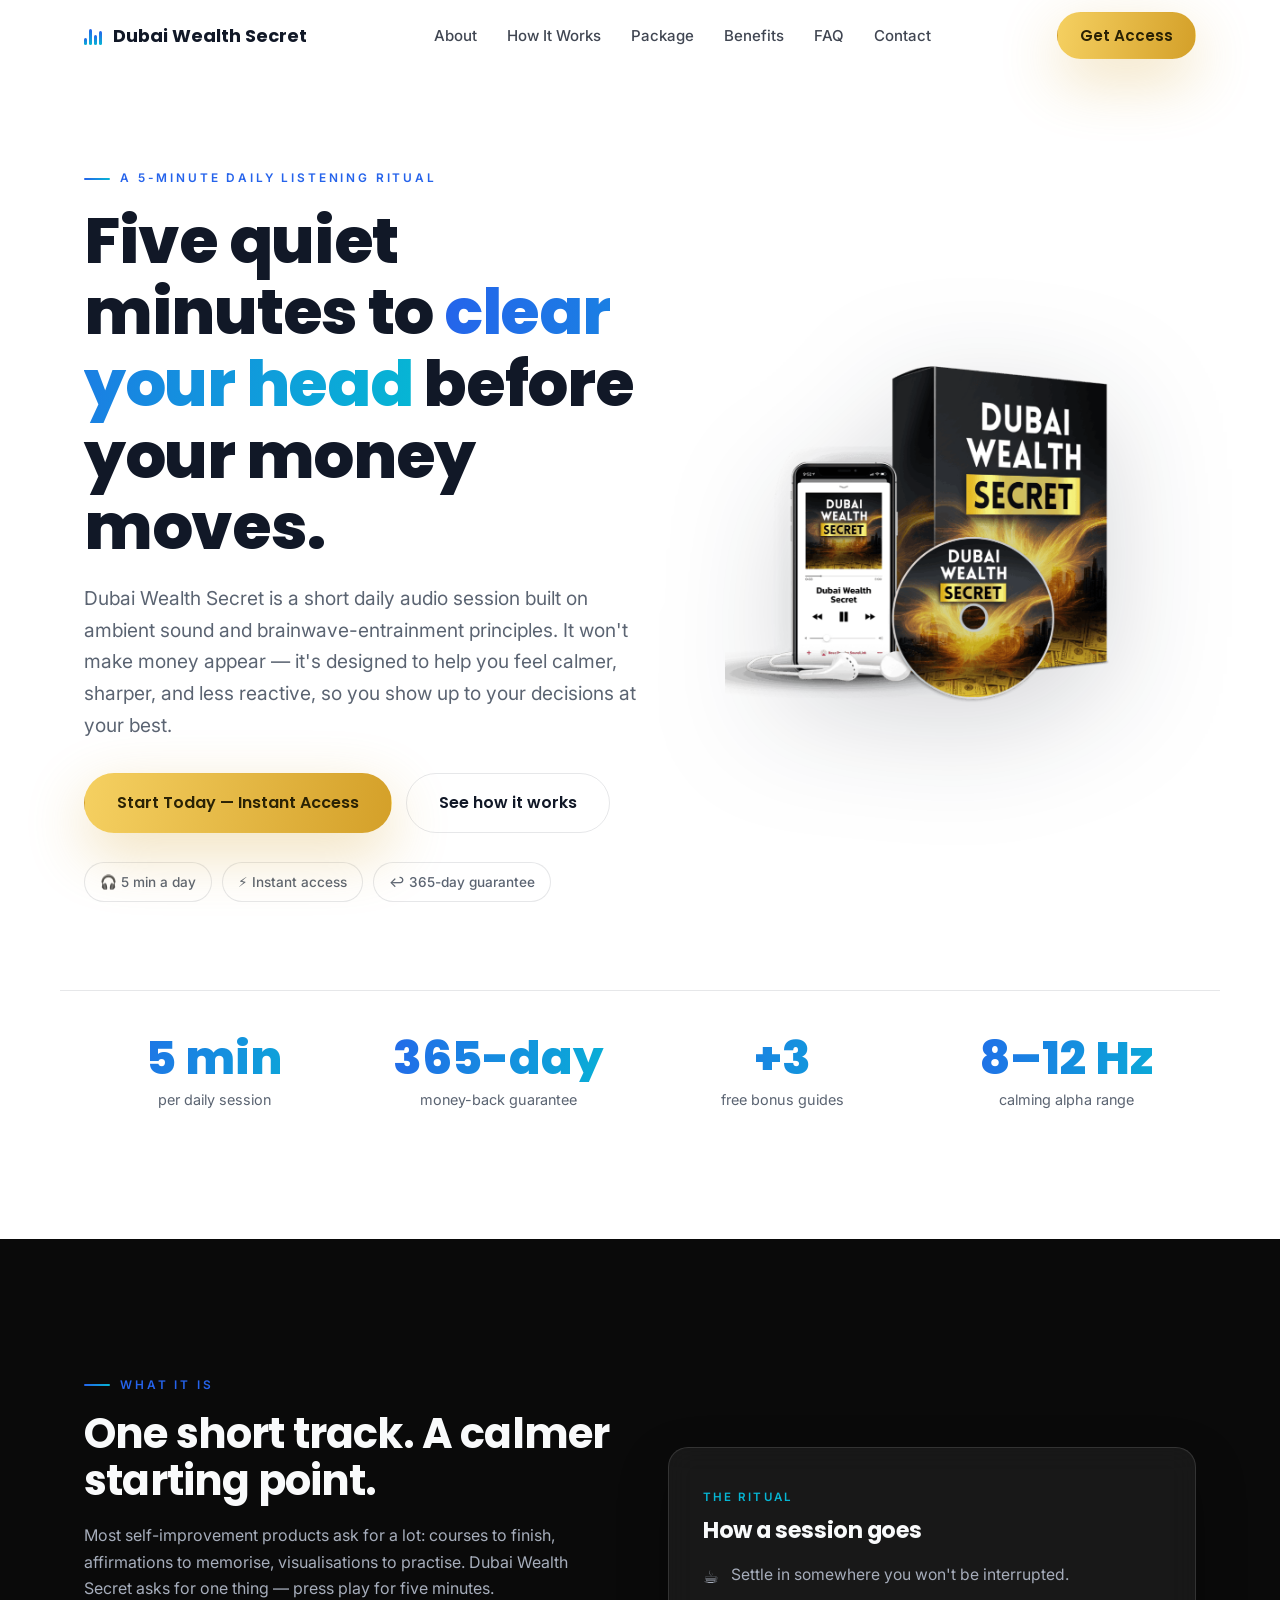
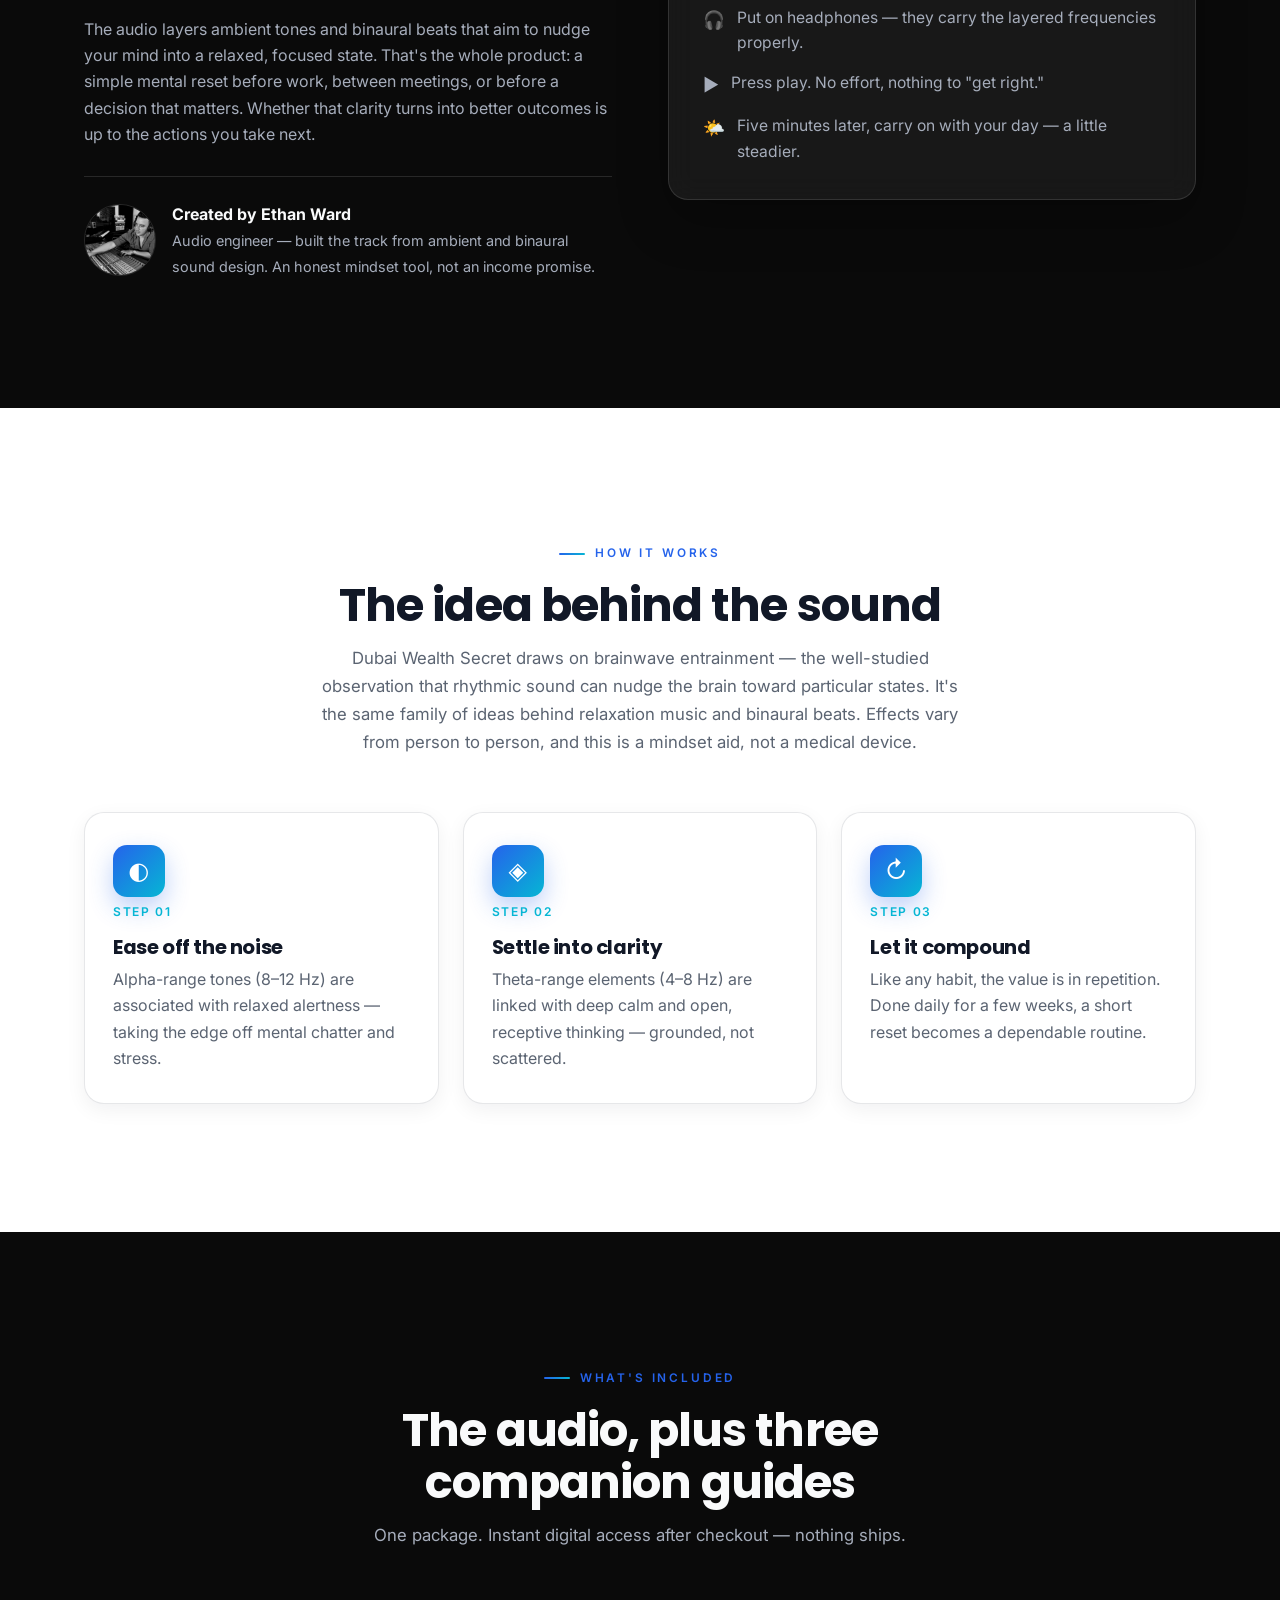
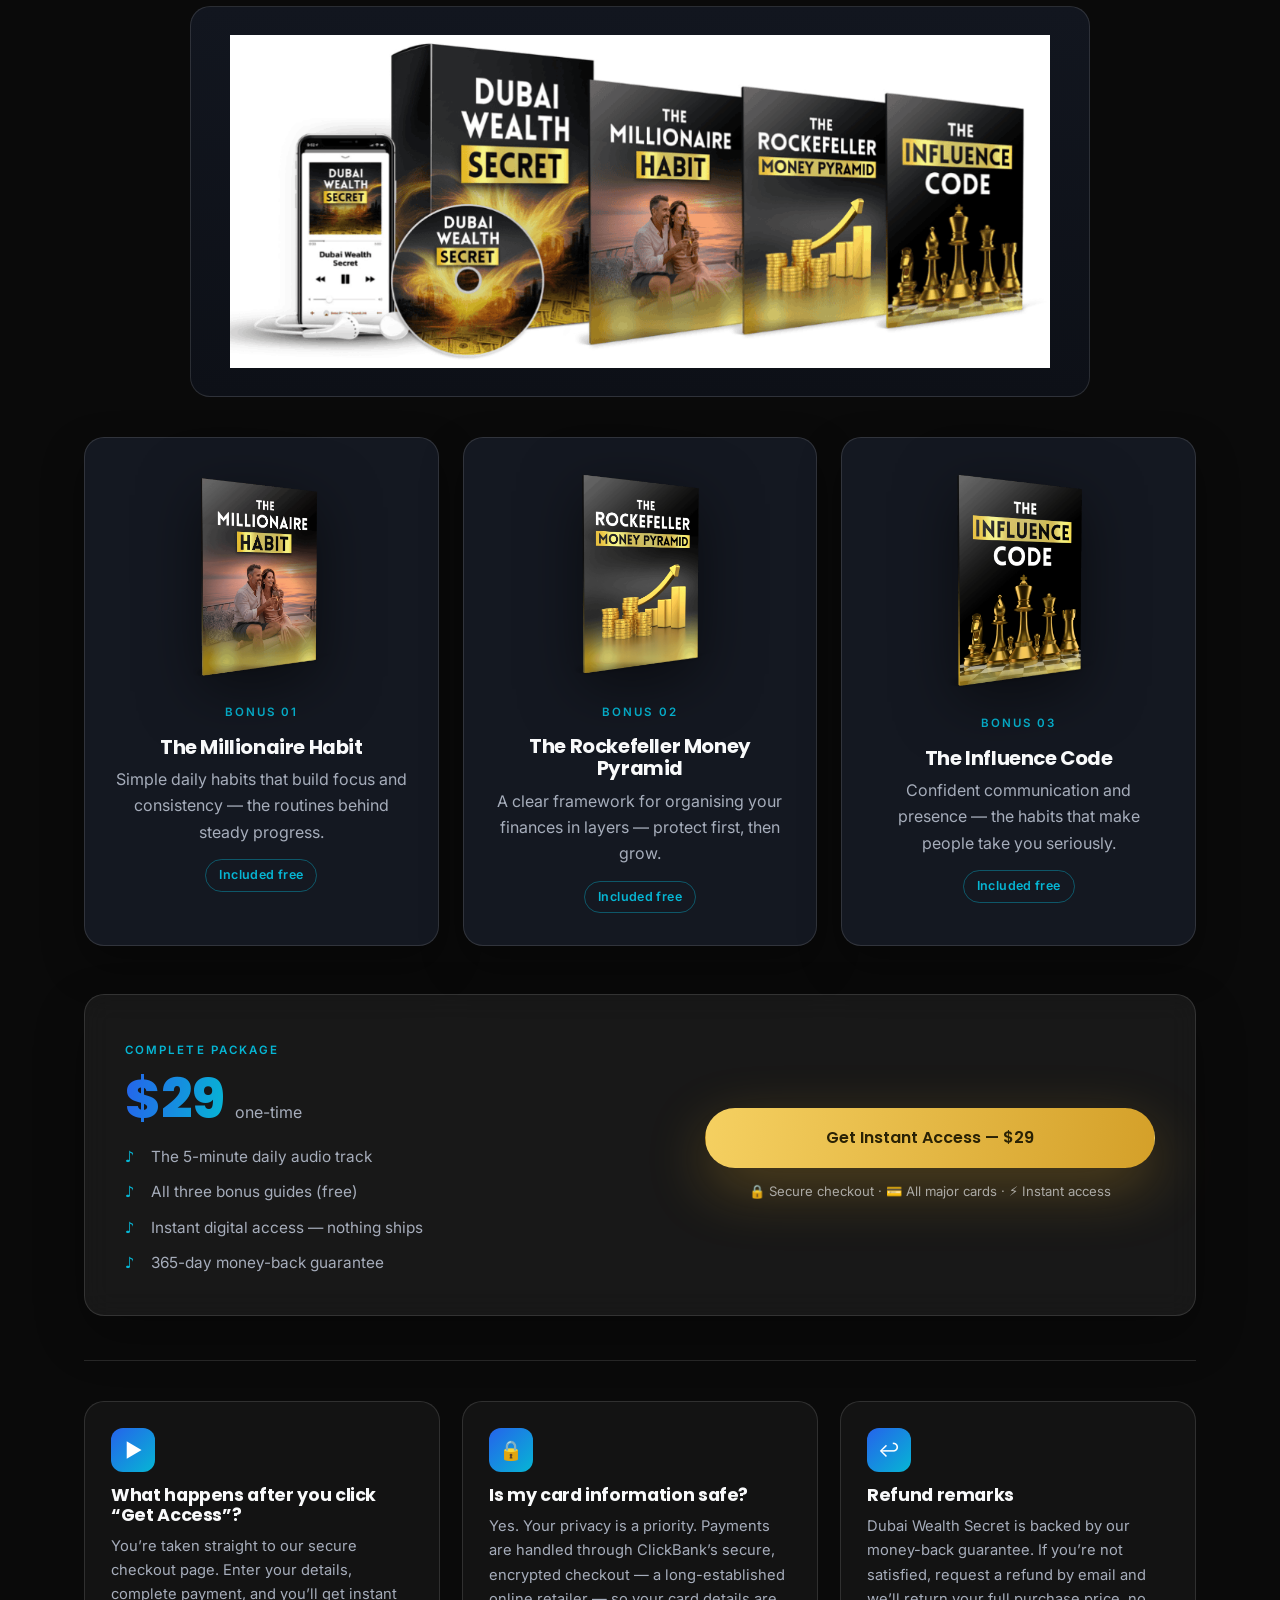
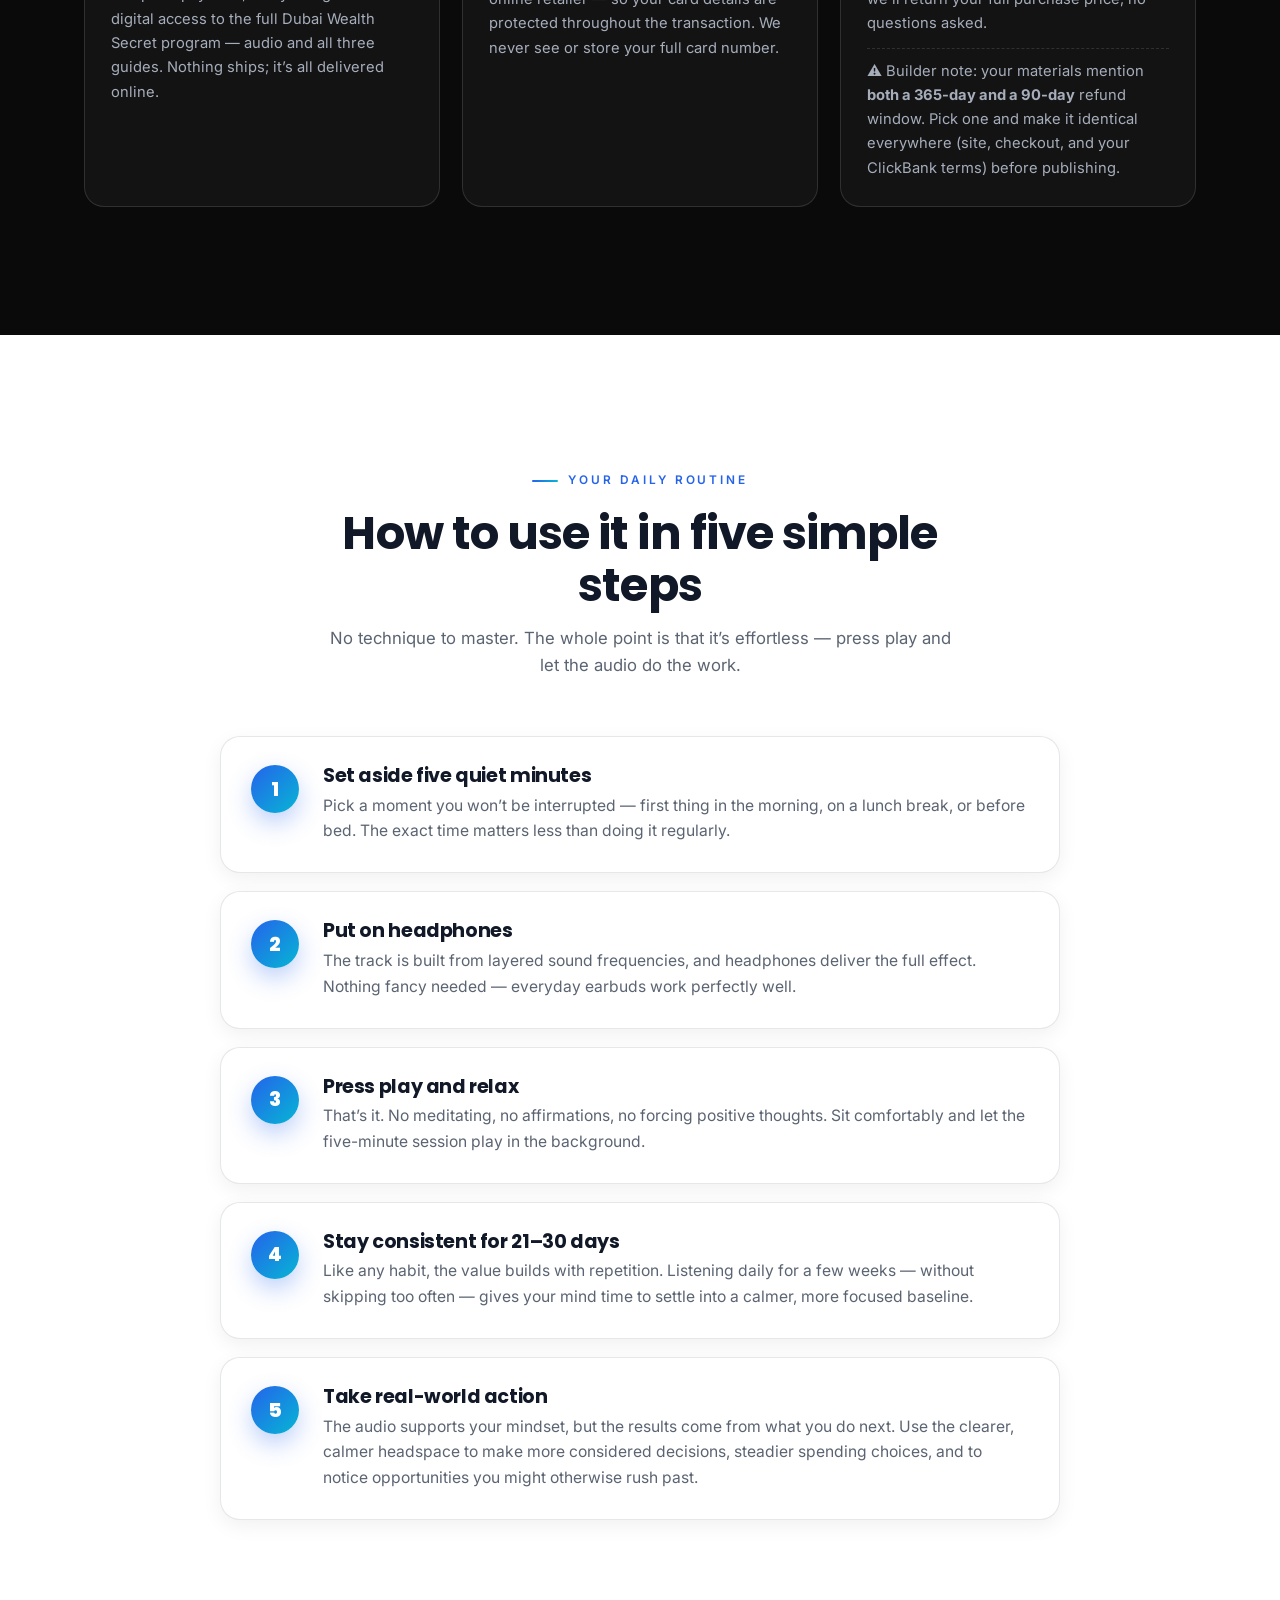
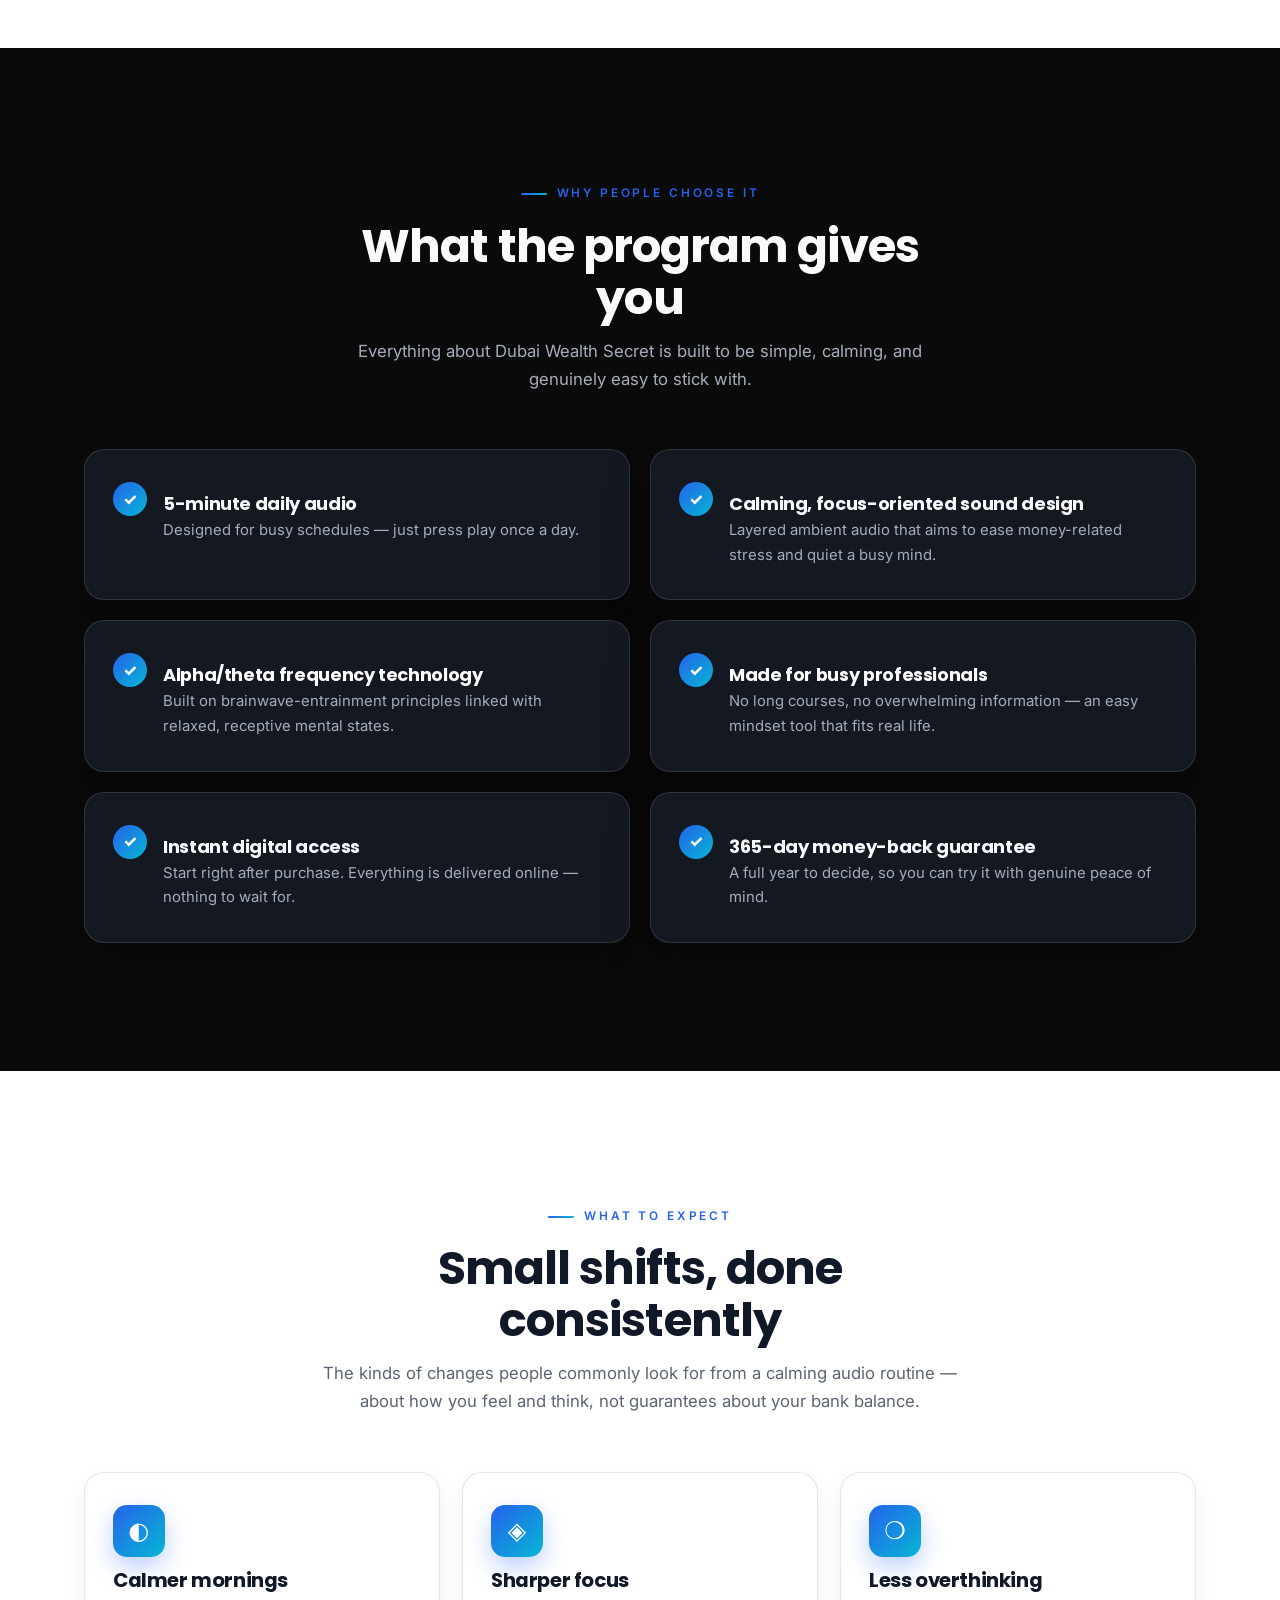
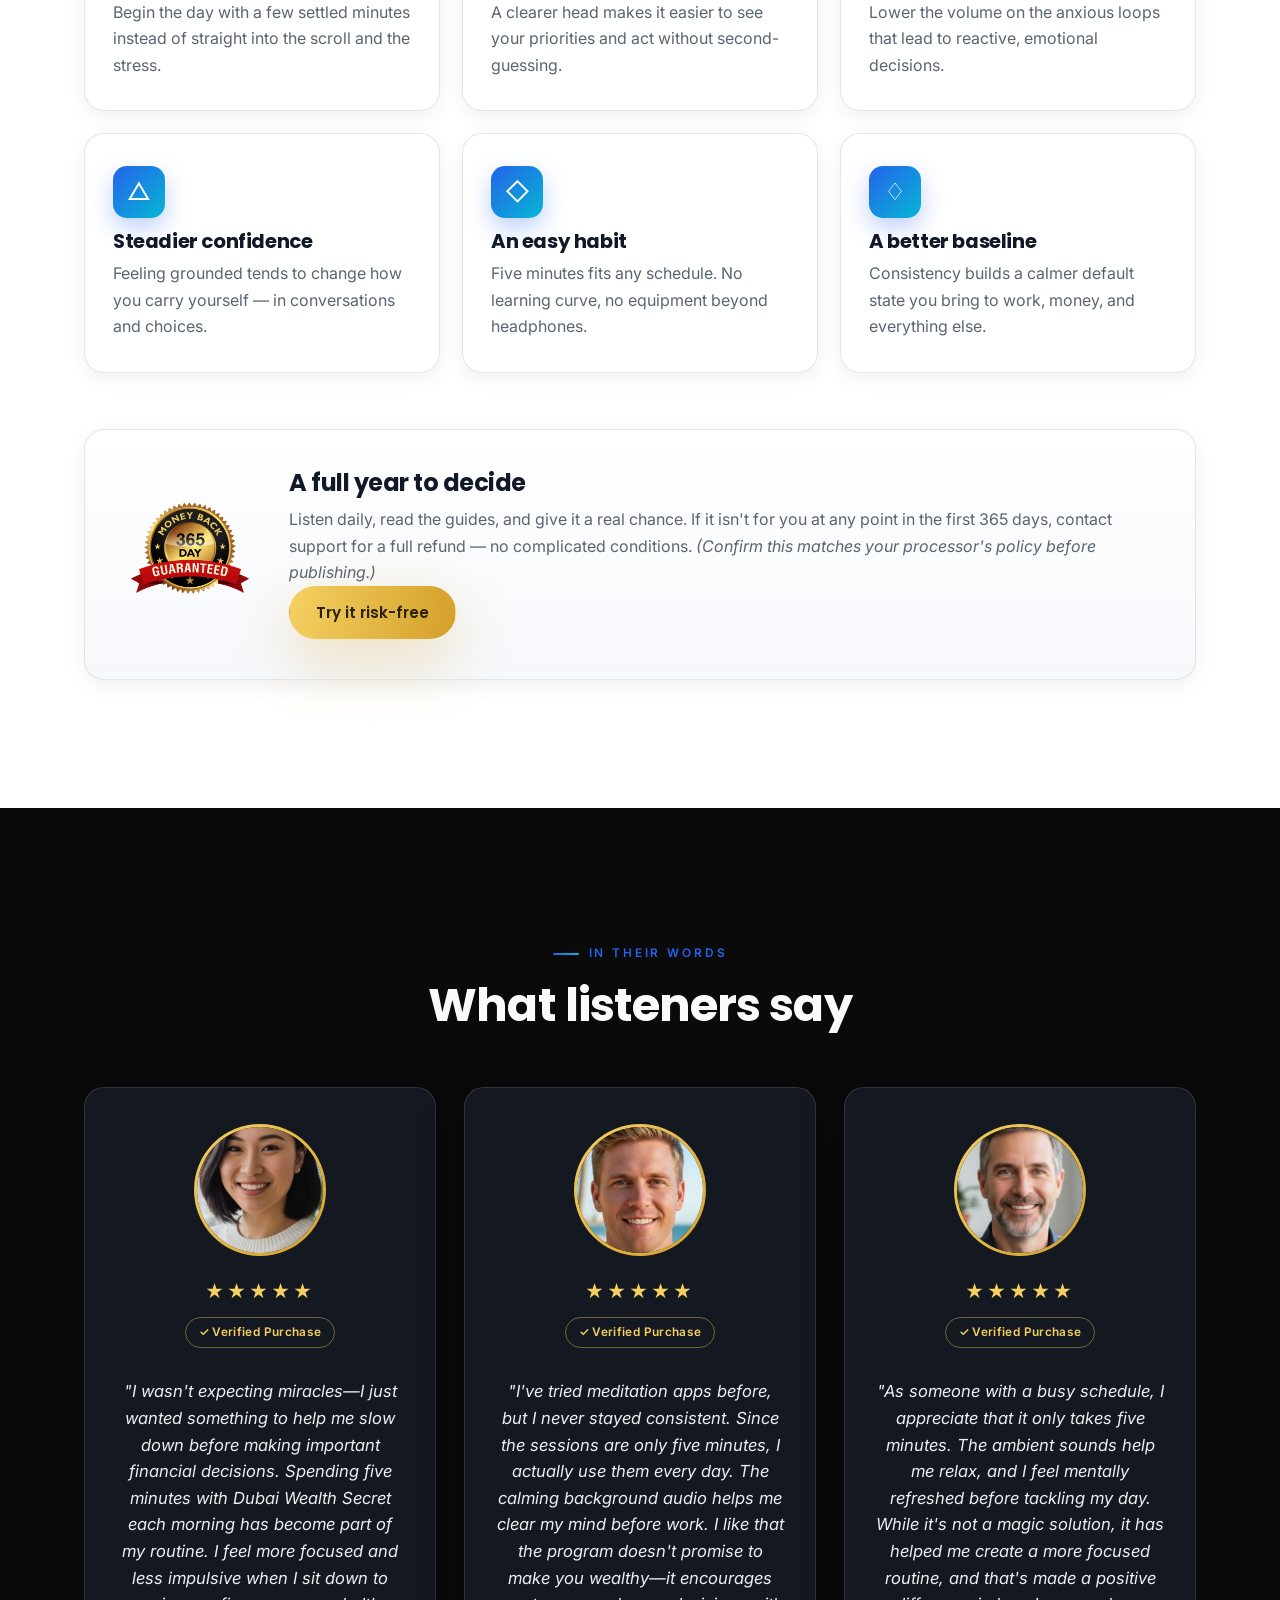
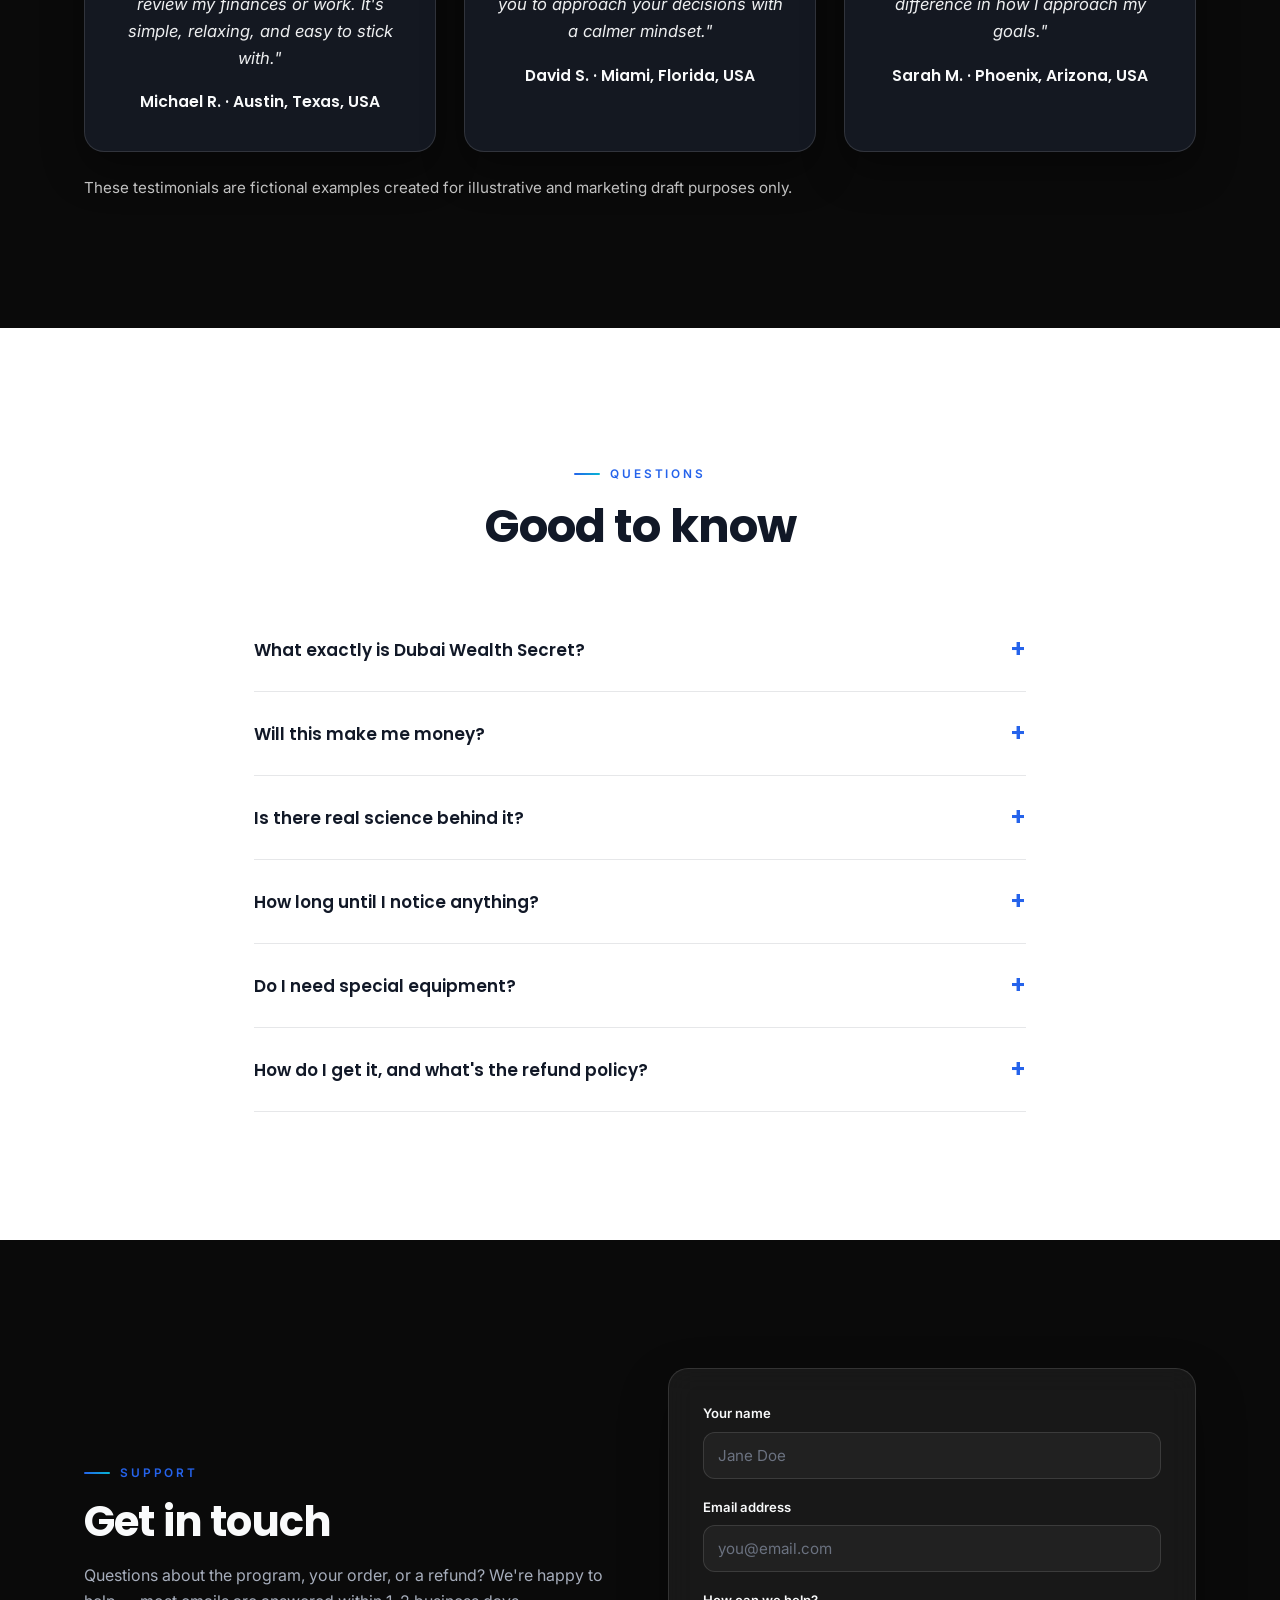
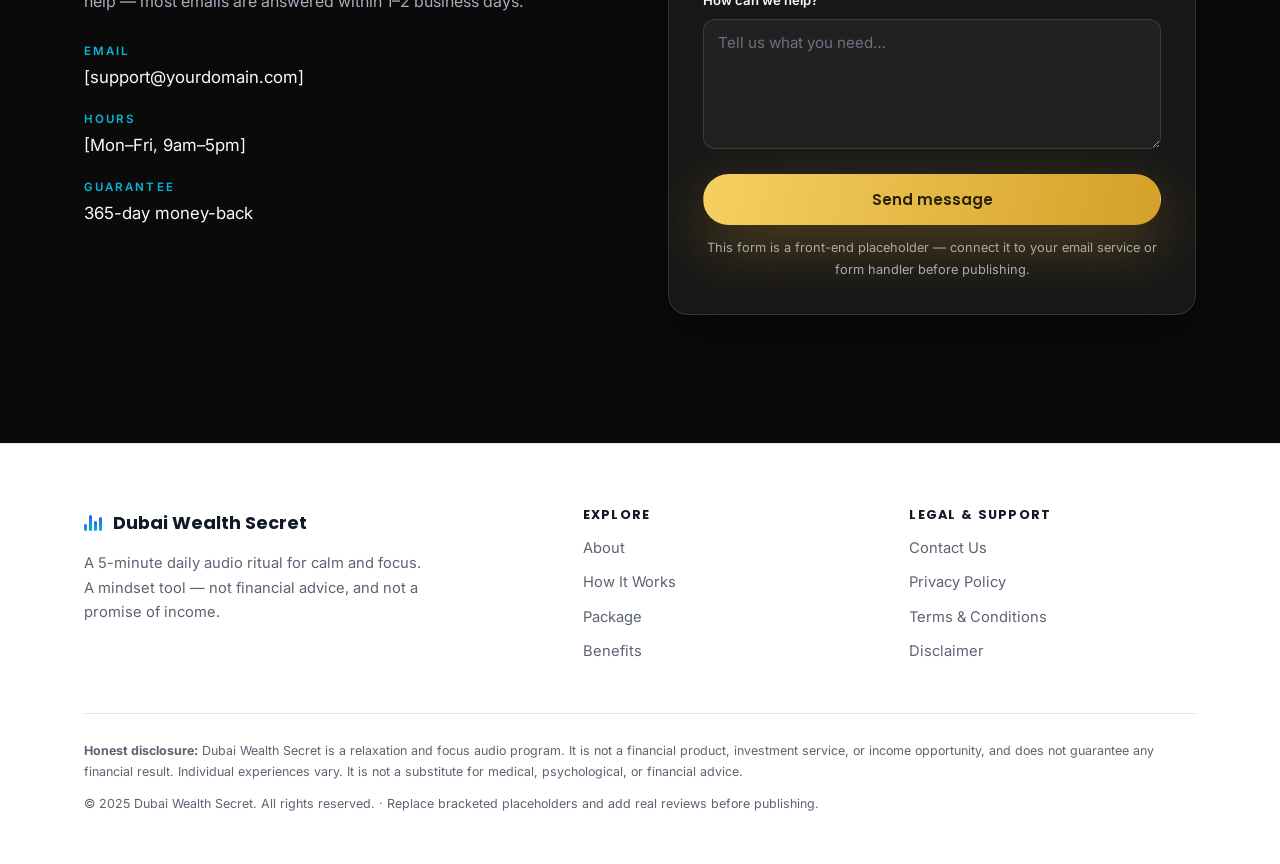
==== commit 60845ab7: "Add fictional sample testimonials and disclaimer to review section" ====
--- a/index.html
+++ b/index.html
@@ -380,15 +380,15 @@
         </div>
 
         <div class="reviews-3">
-          <!-- REVIEW 1 — replace the photo + quote + name with a real customer's -->
+          <!-- REVIEW 1 — fictional sample testimonial -->
           <article class="review-card reveal">
             <div class="review-photo">
               <img src="assets/dubai-wealth-secrets-review1-506x506.webp" alt="Photo of happy customer" width="120" height="120" loading="lazy" />
             </div>
             <div class="stars" aria-label="5 out of 5 stars">★★★★★</div>
             <span class="verified">✓ Verified Purchase</span>
-            <p class="quote">"[Paste this customer's real quote here — their own words, with permission.]"</p>
-            <div class="who">[Customer name] · [City, State]</div>
+            <p class="quote">"I wasn't expecting miracles—I just wanted something to help me slow down before making important financial decisions. Spending five minutes with Dubai Wealth Secret each morning has become part of my routine. I feel more focused and less impulsive when I sit down to review my finances or work. It's simple, relaxing, and easy to stick with."</p>
+            <div class="who">Michael R. · Austin, Texas, USA</div>
           </article>
 
           <!-- REVIEW 2 -->
@@ -398,8 +398,8 @@
             </div>
             <div class="stars" aria-label="5 out of 5 stars">★★★★★</div>
             <span class="verified">✓ Verified Purchase</span>
-            <p class="quote">"[Paste this customer's real quote here — their own words, with permission.]"</p>
-            <div class="who">[Customer name] · [City, State]</div>
+            <p class="quote">"I've tried meditation apps before, but I never stayed consistent. Since the sessions are only five minutes, I actually use them every day. The calming background audio helps me clear my mind before work. I like that the program doesn't promise to make you wealthy—it encourages you to approach your decisions with a calmer mindset."</p>
+            <div class="who">David S. · Miami, Florida, USA</div>
           </article>
 
           <!-- REVIEW 3 -->
@@ -409,10 +409,11 @@
             </div>
             <div class="stars" aria-label="5 out of 5 stars">★★★★★</div>
             <span class="verified">✓ Verified Purchase</span>
-            <p class="quote">"[Paste this customer's real quote here — their own words, with permission.]"</p>
-            <div class="who">[Customer name] · [City, State]</div>
-          </article>
-        </div>
+            <p class="quote">"As someone with a busy schedule, I appreciate that it only takes five minutes. The ambient sounds help me relax, and I feel mentally refreshed before tackling my day. While it's not a magic solution, it has helped me create a more focused routine, and that's made a positive difference in how I approach my goals."</p>
+            <div class="who">Sarah M. · Phoenix, Arizona, USA</div>
+          </article>
+        </div>
+        <p class="testimonial-note" style="margin-top:1.5rem; color:rgba(255,255,255,0.75); font-size:0.95rem; line-height:1.6;">These testimonials are fictional examples created for illustrative and marketing draft purposes only.</p>
       </div>
     </section>
 
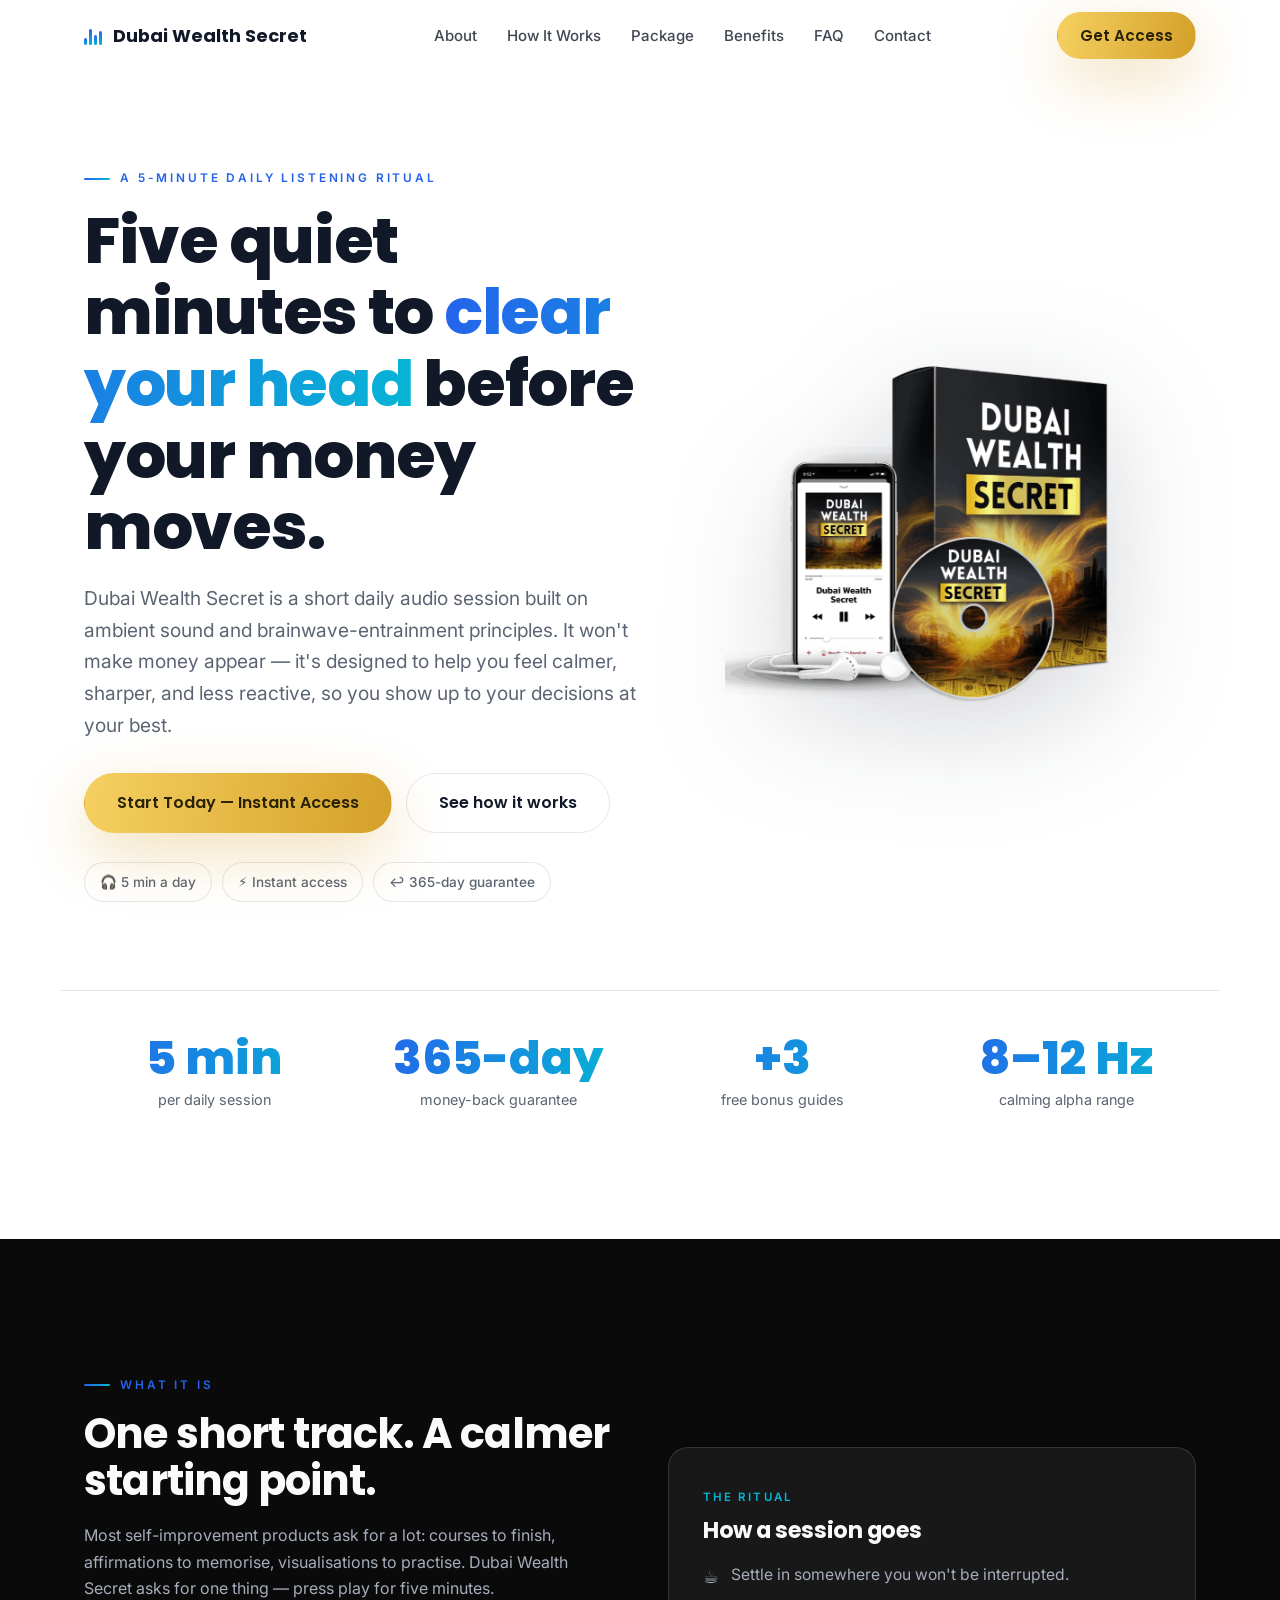
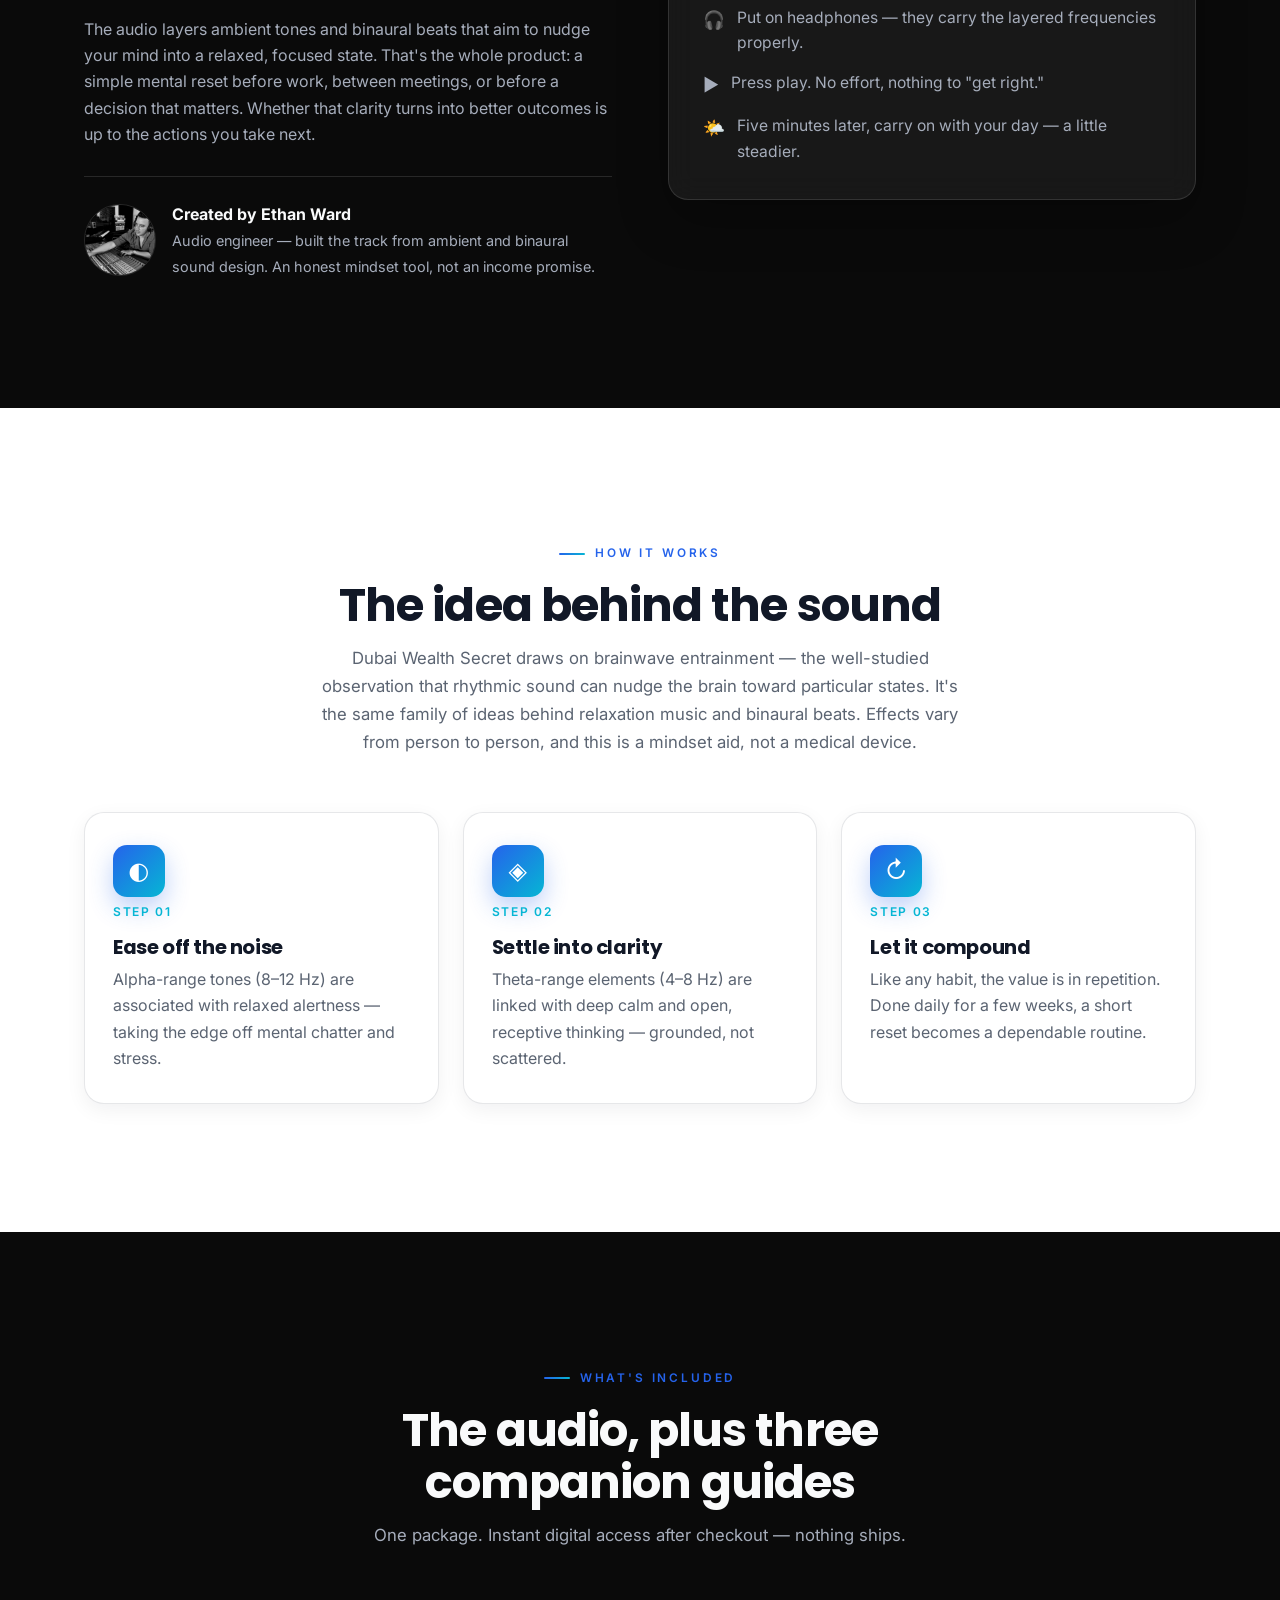
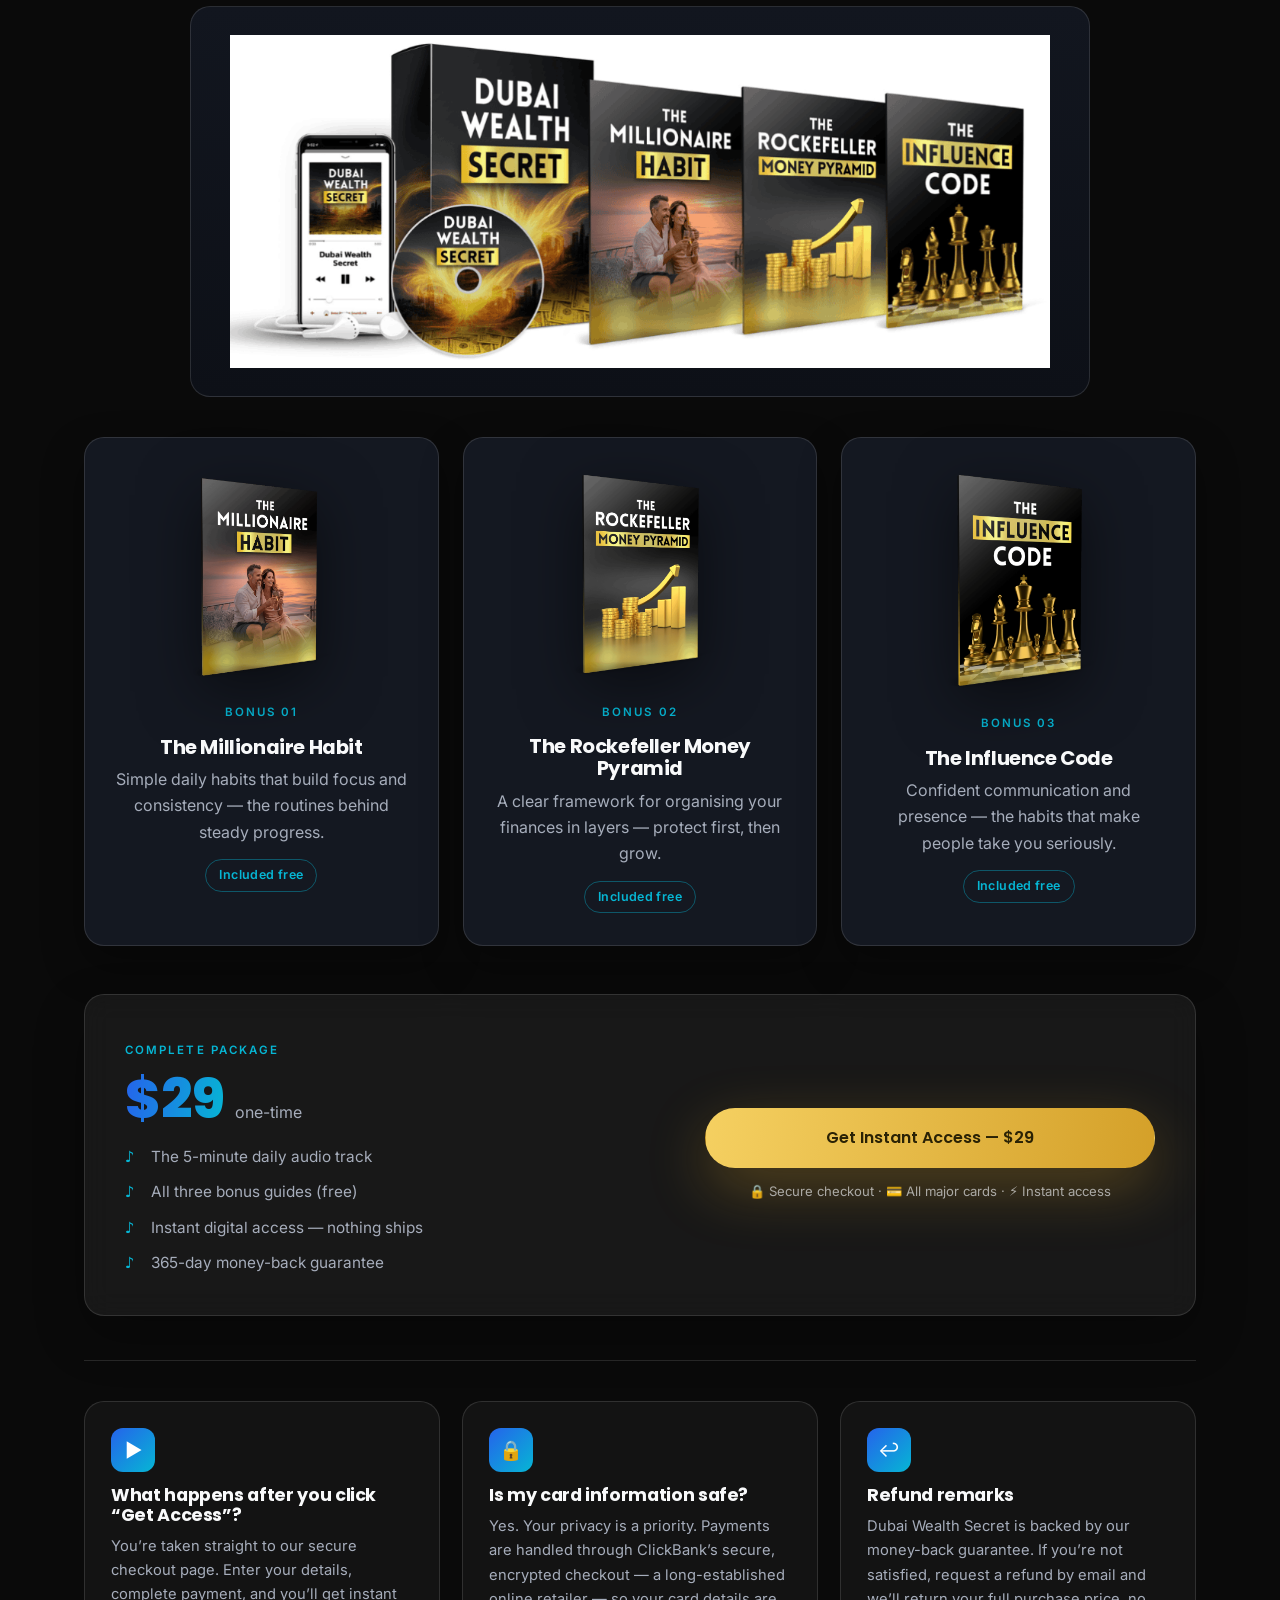
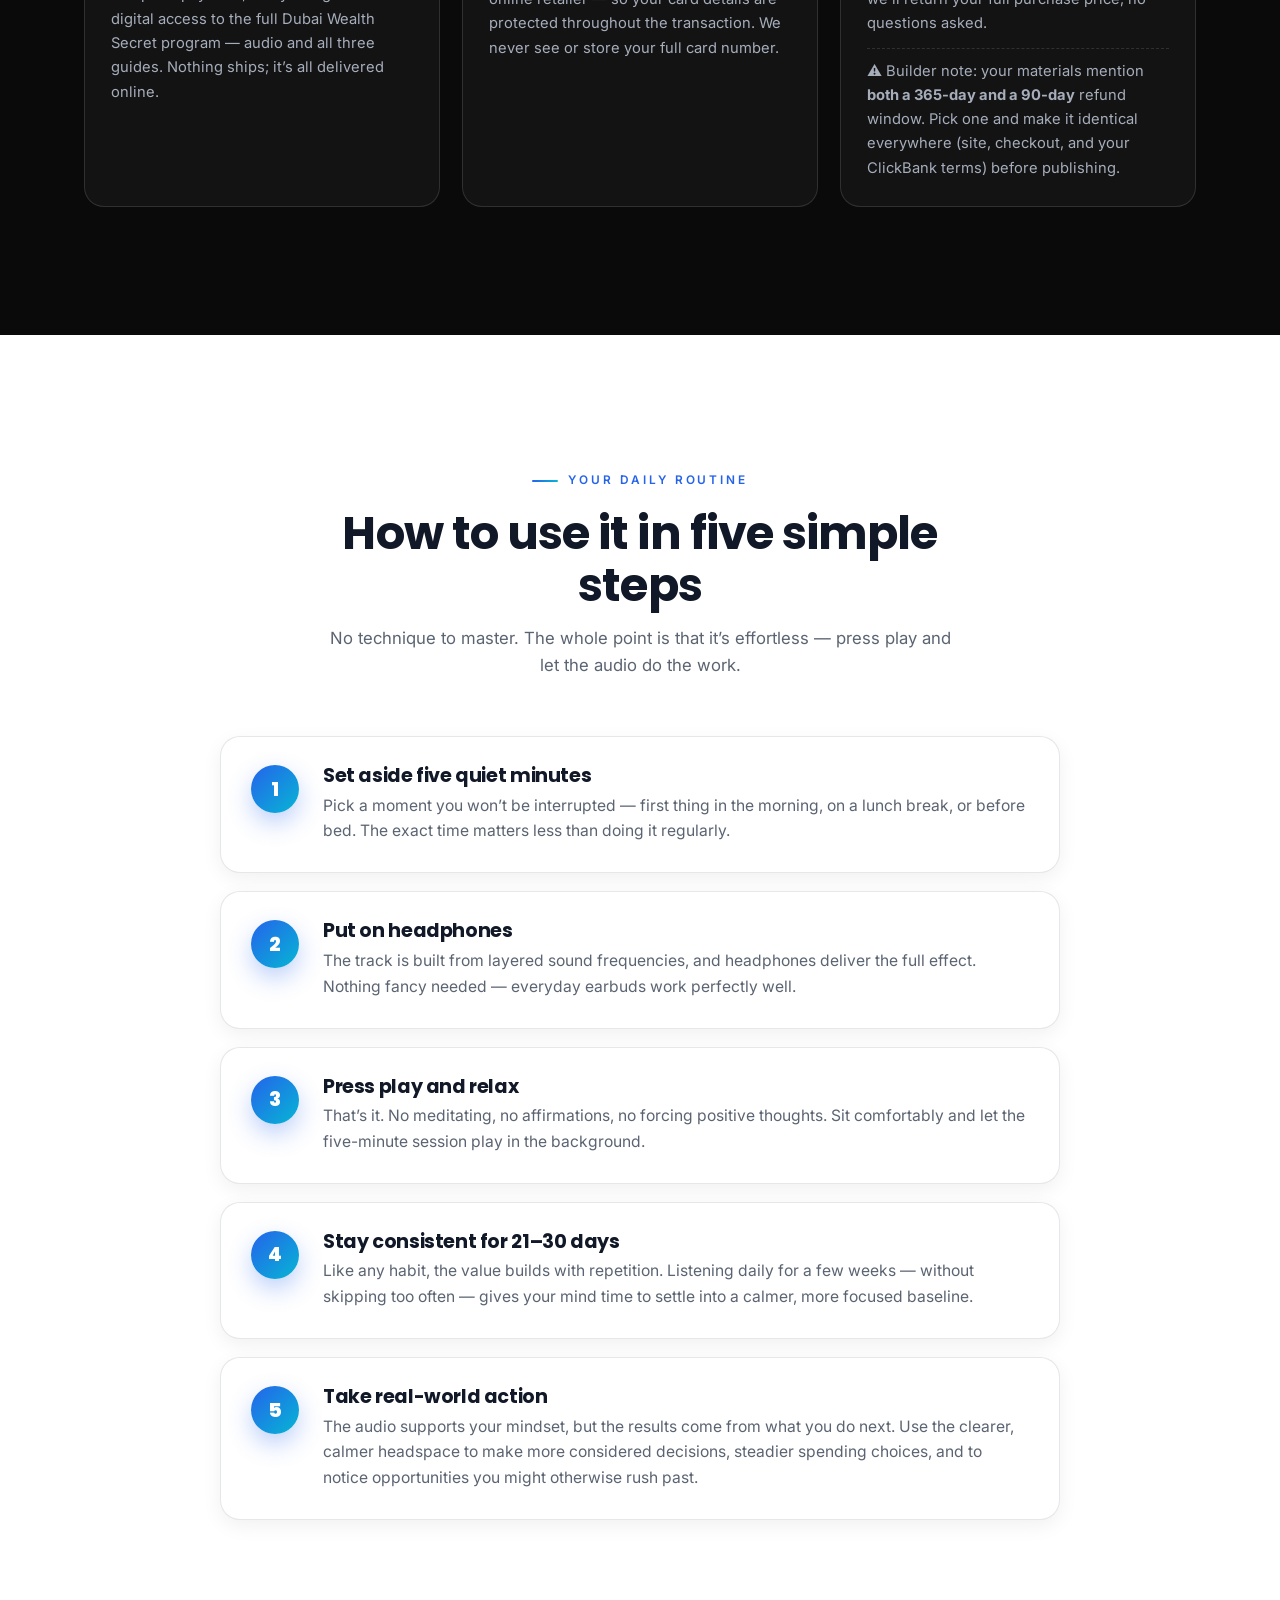
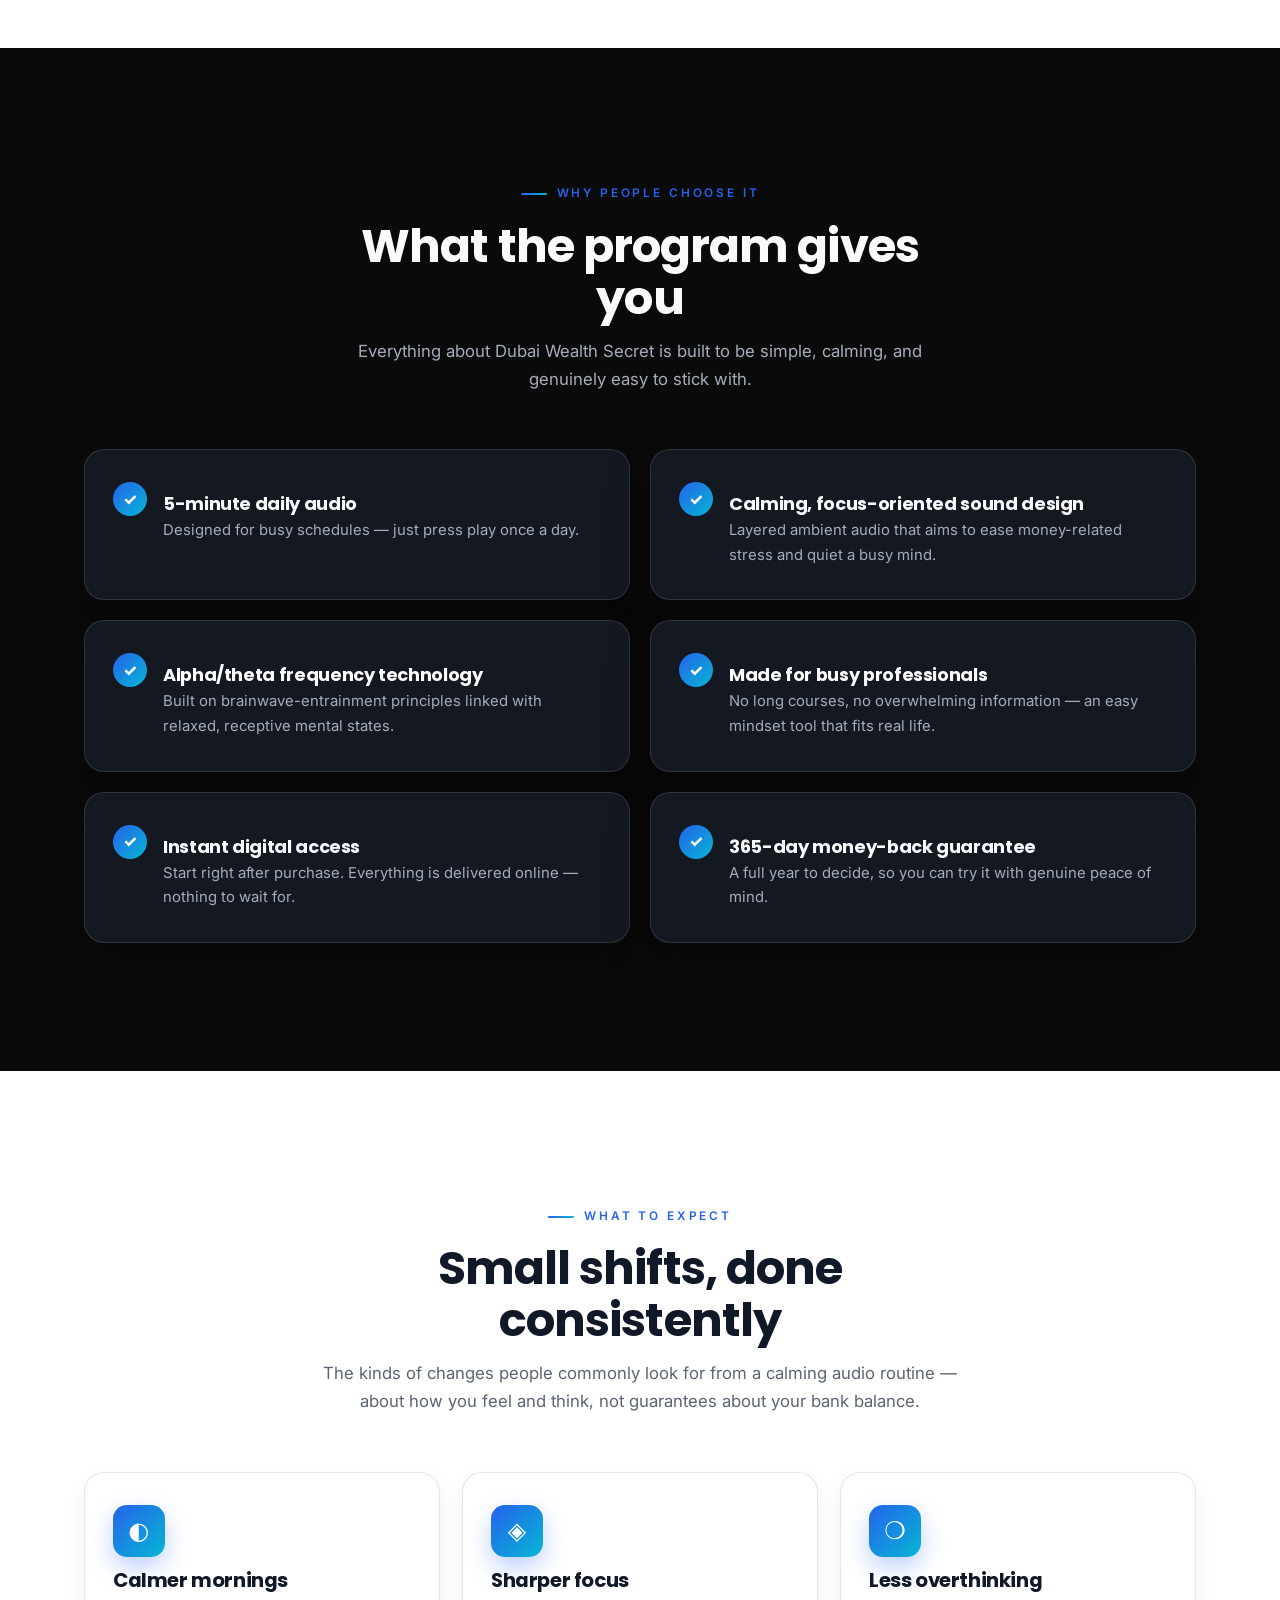
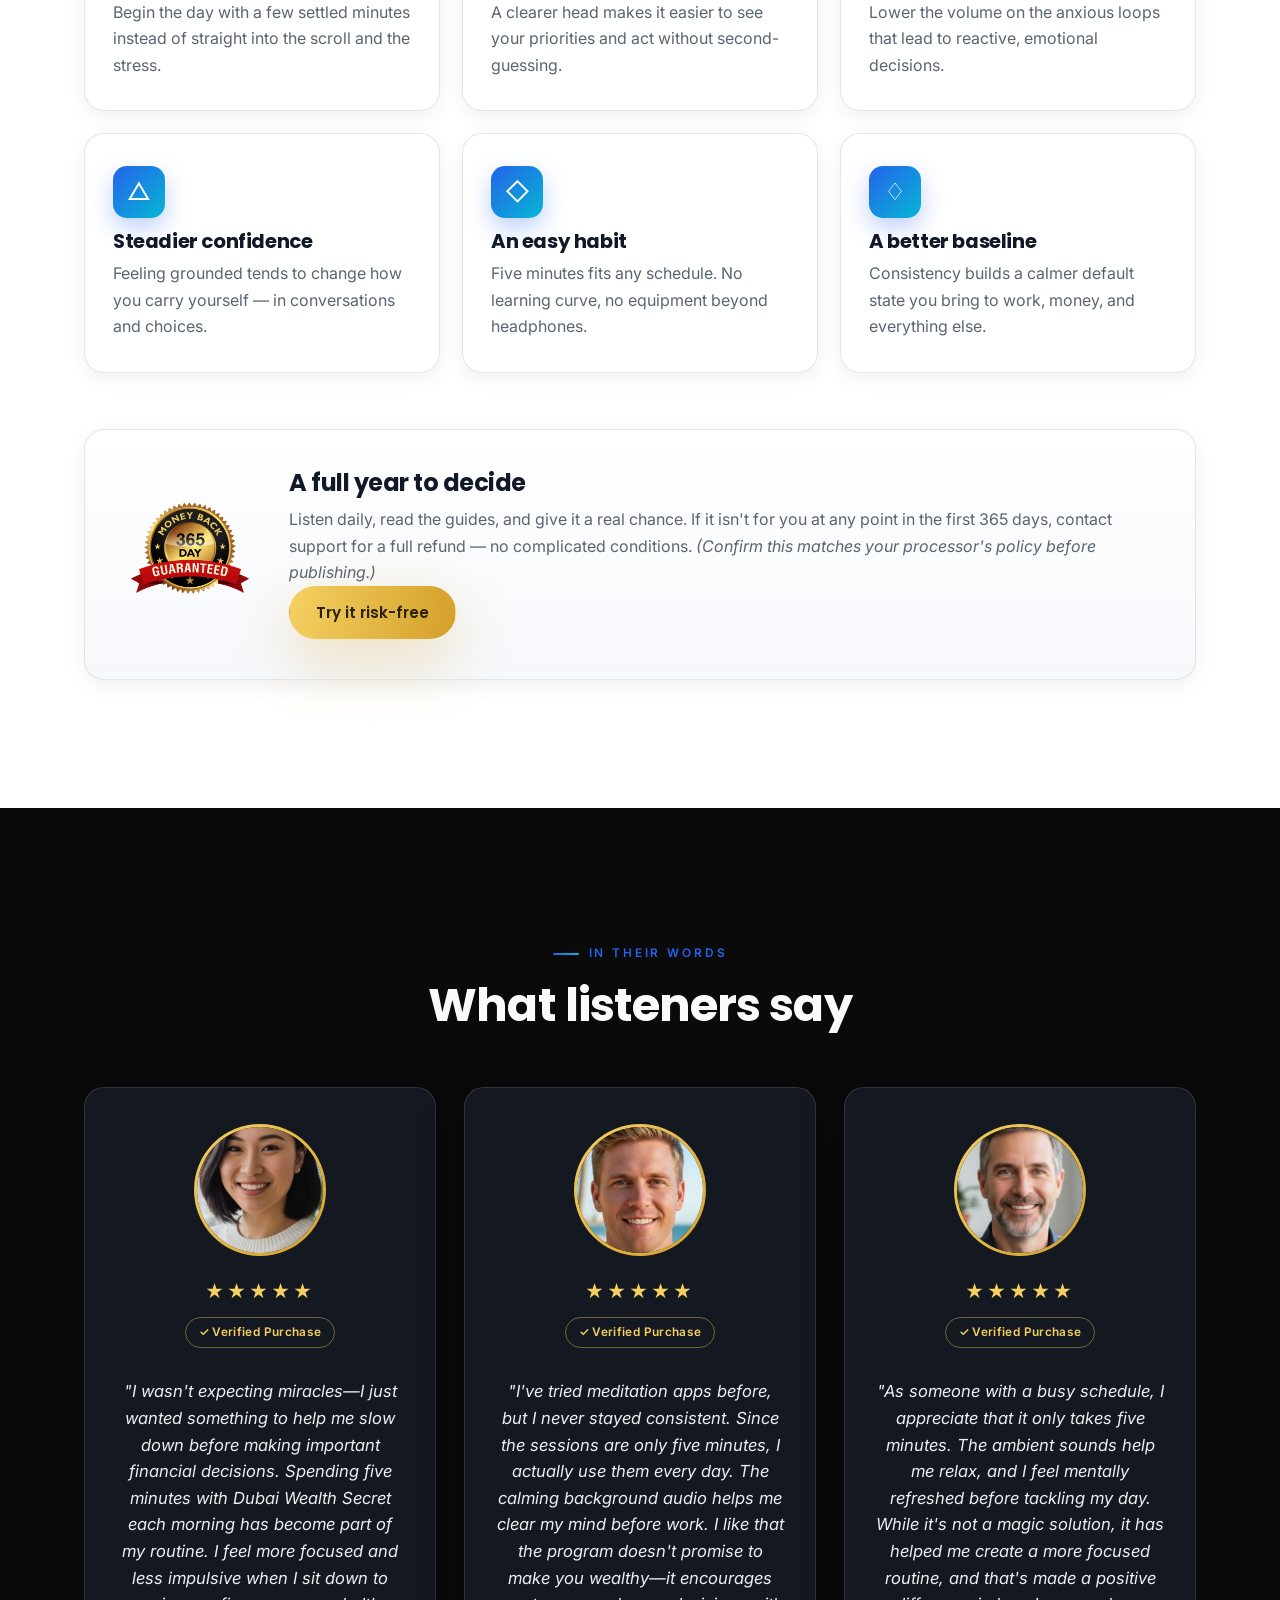
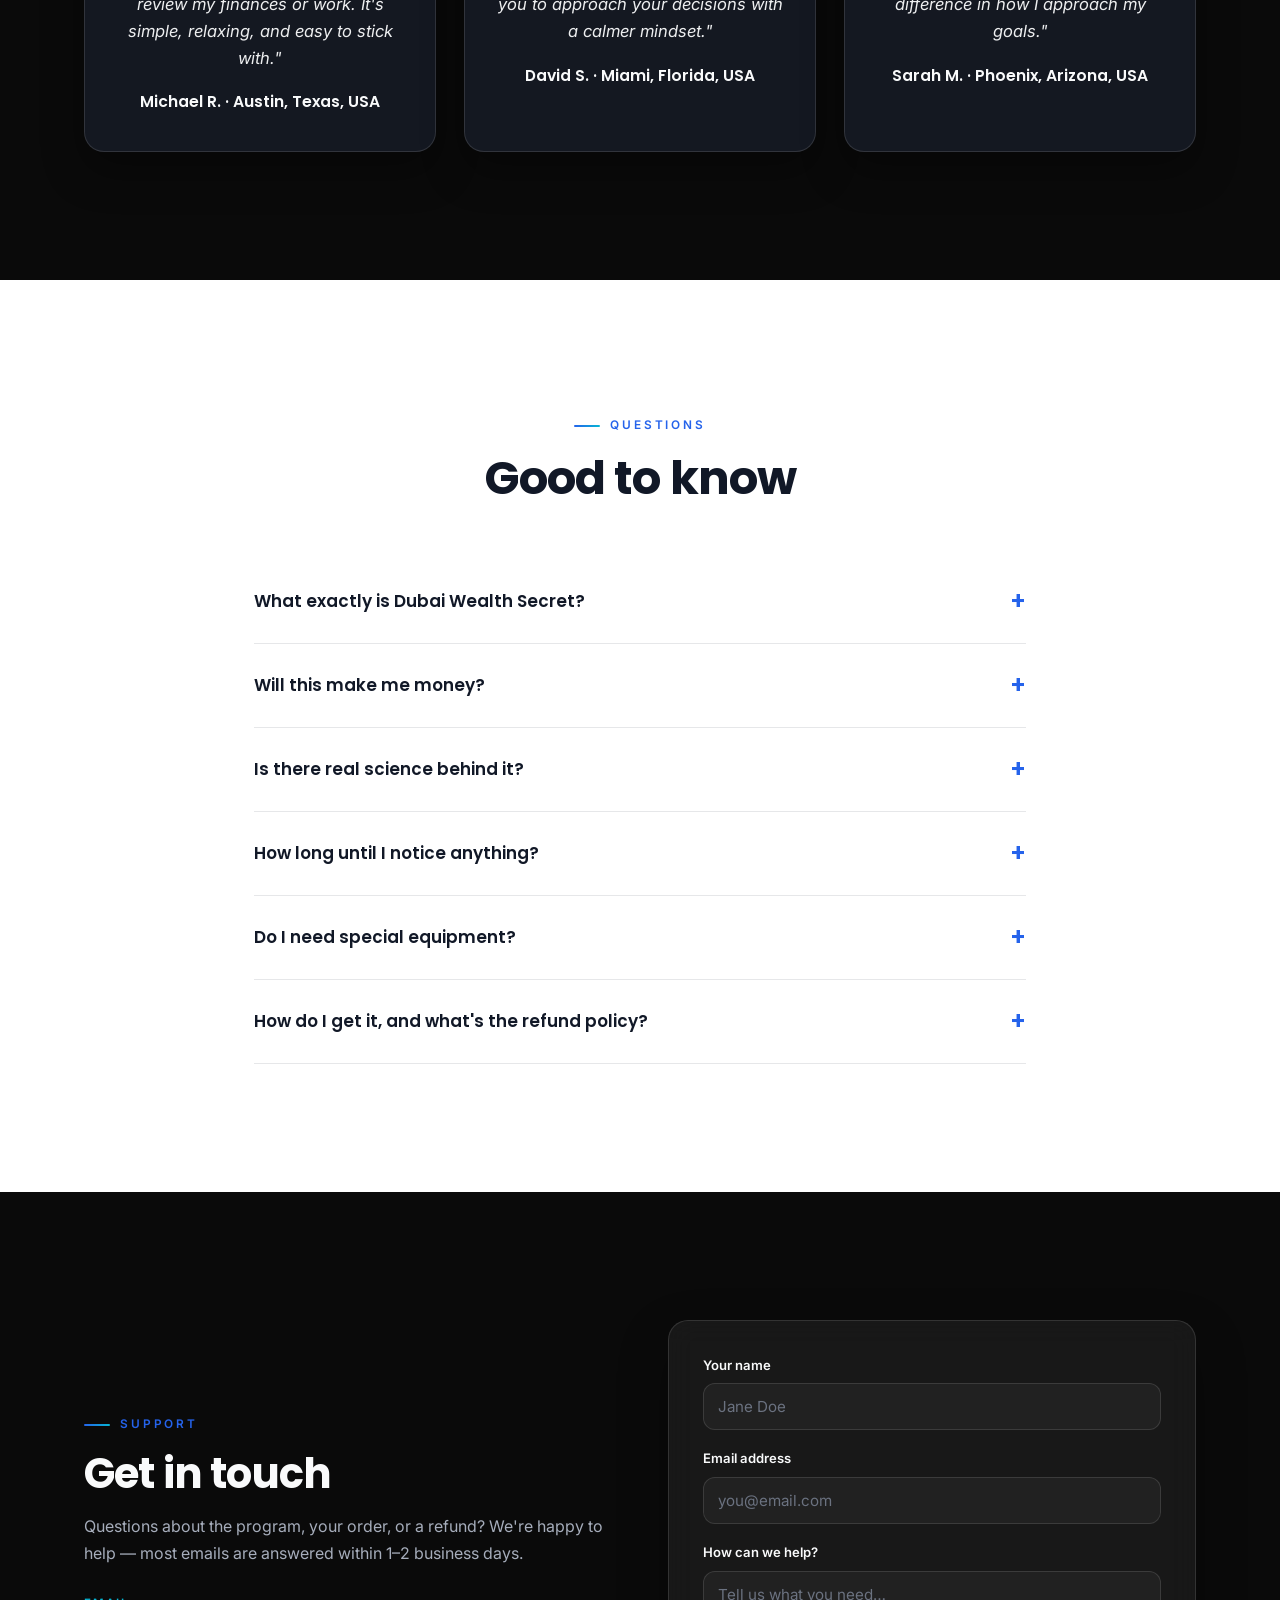
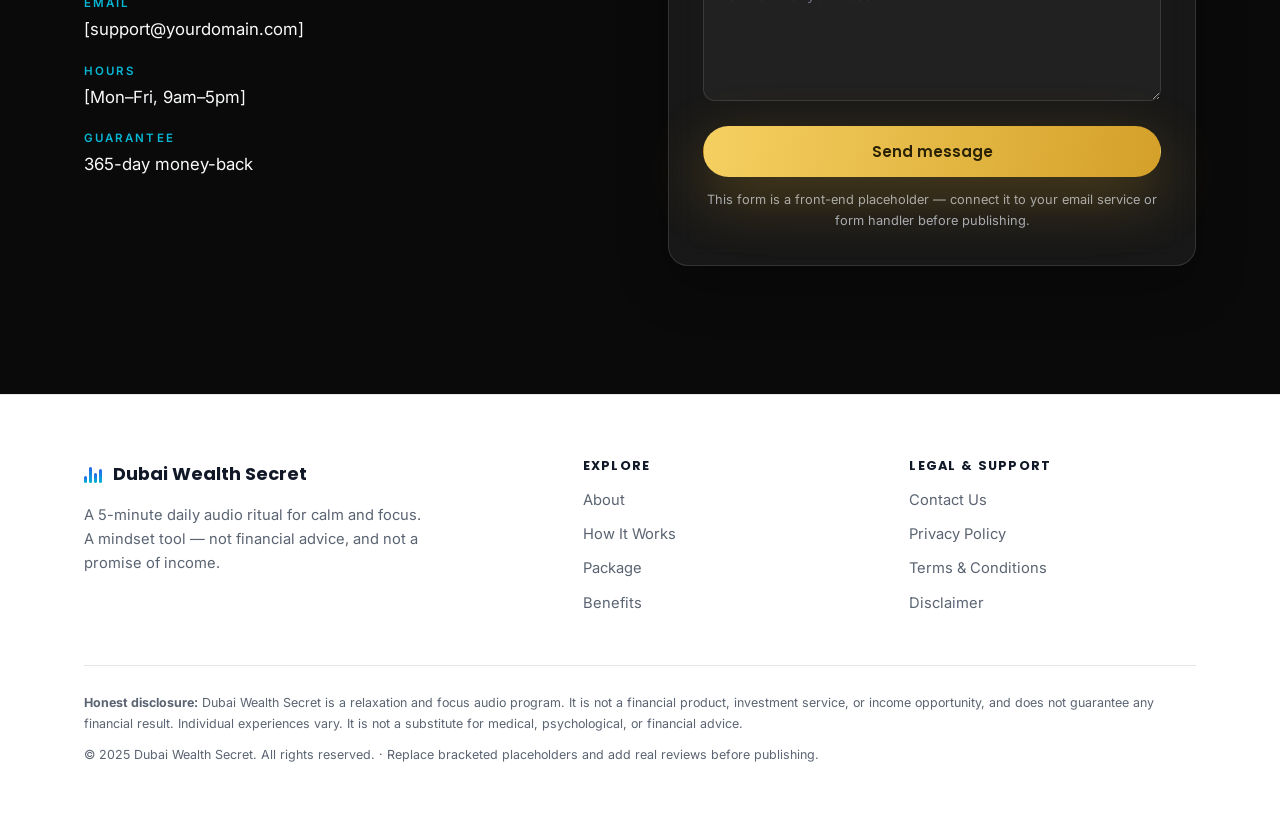
==== commit 94e29646: "Remove testimonial disclaimer note from review section" ====
--- a/index.html
+++ b/index.html
@@ -413,7 +413,7 @@
             <div class="who">Sarah M. · Phoenix, Arizona, USA</div>
           </article>
         </div>
-        <p class="testimonial-note" style="margin-top:1.5rem; color:rgba(255,255,255,0.75); font-size:0.95rem; line-height:1.6;">These testimonials are fictional examples created for illustrative and marketing draft purposes only.</p>
+
       </div>
     </section>
 
@@ -506,7 +506,7 @@
         </nav>
         <nav class="footer-col" aria-label="Legal and support">
           <h4>Legal &amp; Support</h4>
-          <a href="contact.html">Contact Us</a><a href="privacy.html">Privacy Policy</a><a href="terms.html">Terms &amp; Conditions</a><a href="disclaimer.html">Disclaimer</a>
+          <a href="index.html#contact">Contact Us</a><a href="privacy.html">Privacy Policy</a><a href="terms.html">Terms &amp; Conditions</a><a href="disclaimer.html">Disclaimer</a>
         </nav>
       </div>
       <div class="footer-legal">
